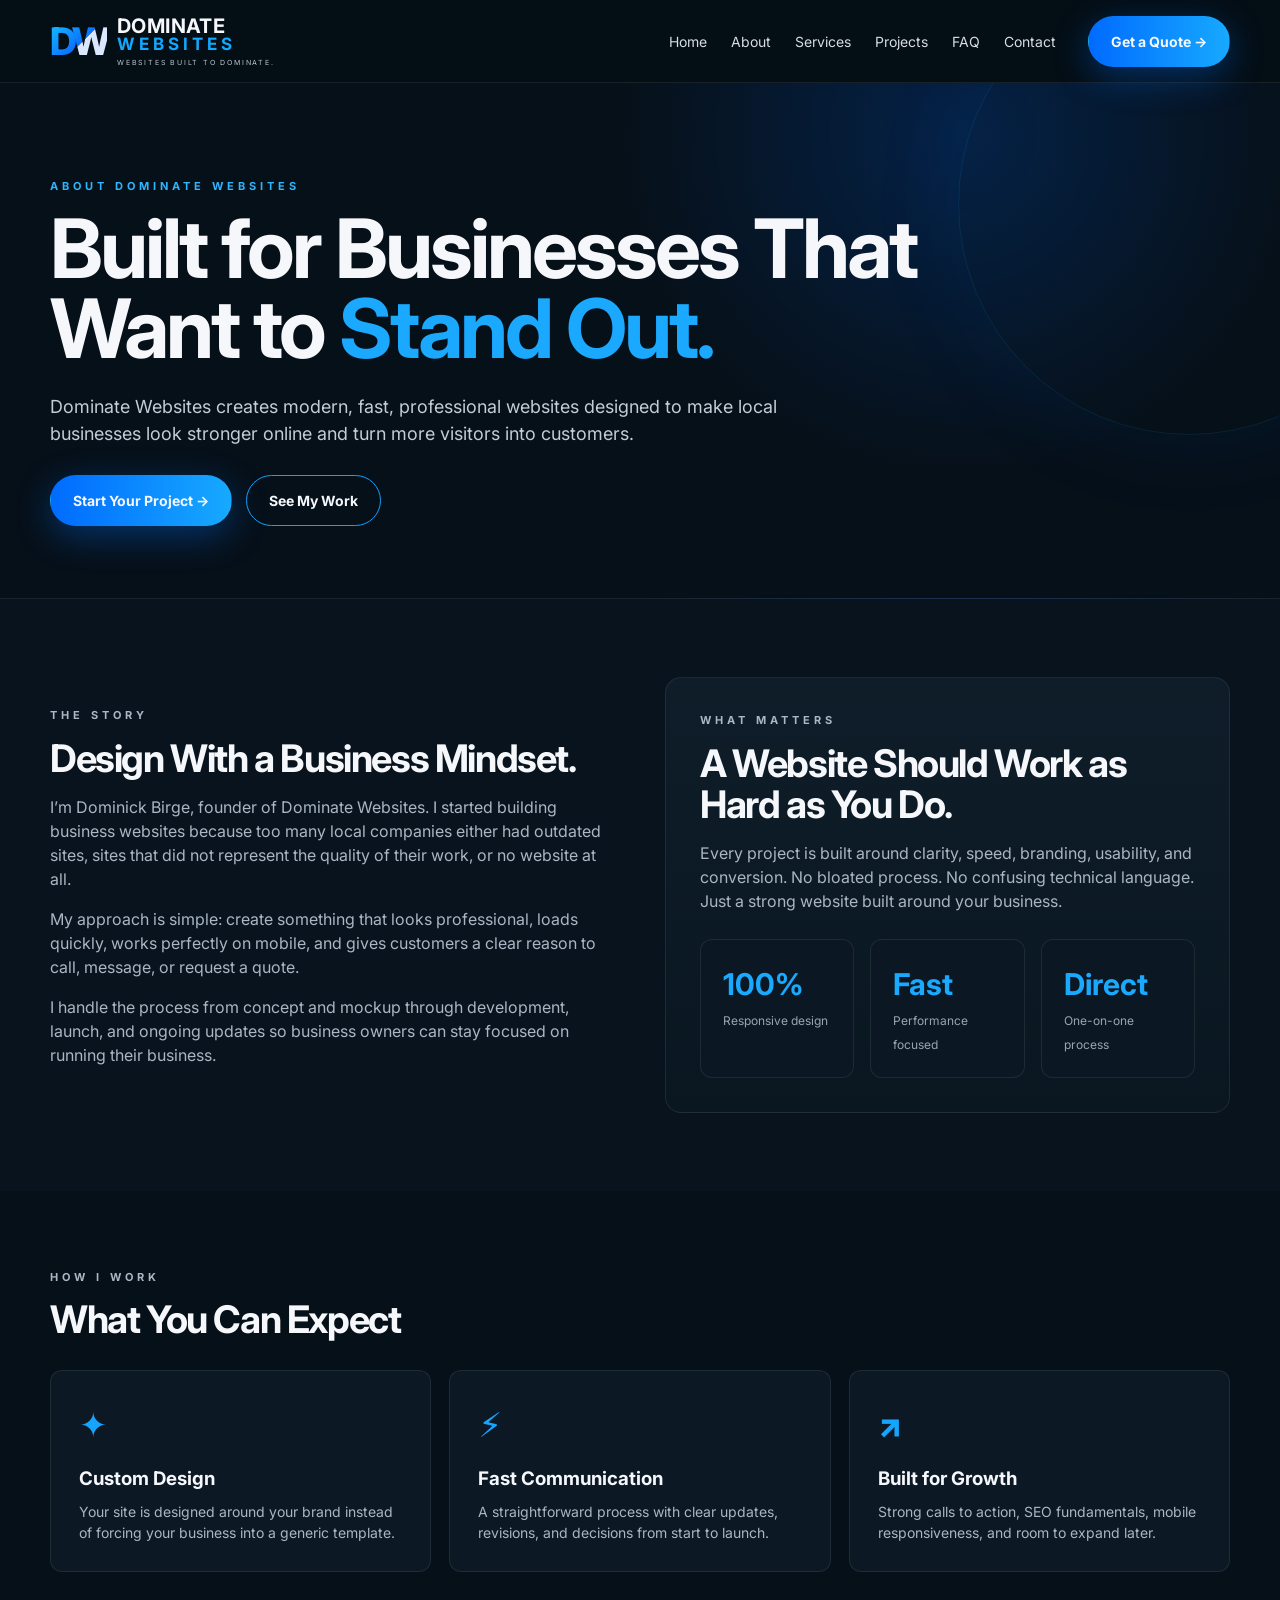
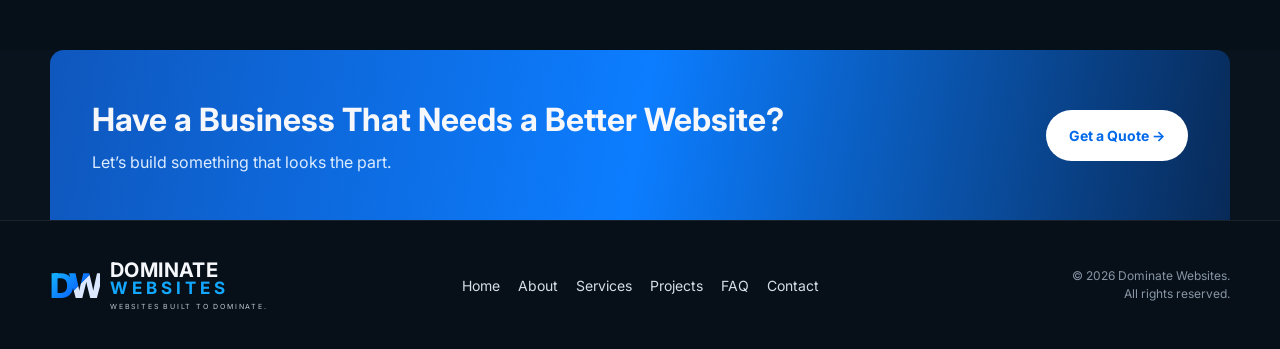
==== about.html @ 12081e13 "Add files via upload" ====
<!DOCTYPE html><html lang="en"><head><meta charset="UTF-8"><meta name="viewport" content="width=device-width,initial-scale=1.0"><meta name="description" content="Learn about Dominate Websites and the approach behind modern, high-performance websites for local businesses."><title>About | Dominate Websites</title><link rel="preconnect" href="https://fonts.googleapis.com"><link rel="preconnect" href="https://fonts.gstatic.com" crossorigin><link href="https://fonts.googleapis.com/css2?family=Inter:wght@400;500;600;700;800&display=swap" rel="stylesheet"><link rel="stylesheet" href="styles.css"></head><body><header class="site-header"><div class="container nav-wrap"><a href="index.html" class="brand"><div class="brand-mark">DW</div><div class="brand-copy"><strong>DOMINATE</strong><span>WEBSITES</span><small>WEBSITES BUILT TO DOMINATE.</small></div></a><button class="menu-toggle" aria-label="Open navigation" aria-expanded="false"><span></span><span></span><span></span></button><nav class="main-nav"><a href="index.html" >Home</a><a href="about.html" class="active">About</a><a href="index.html#services">Services</a><a href="projects.html" >Projects</a><a href="index.html#faq">FAQ</a><a href="contact.html" >Contact</a></nav><a href="contact.html" class="btn btn-primary nav-cta">Get a Quote →</a></div></header><main><section class="page-hero"><div class="container reveal"><p class="eyebrow">ABOUT DOMINATE WEBSITES</p><h1>Built for Businesses That Want to <span>Stand Out.</span></h1><p class="lead">Dominate Websites creates modern, fast, professional websites designed to make local businesses look stronger online and turn more visitors into customers.</p><div class="hero-actions"><a href="contact.html" class="btn btn-primary">Start Your Project →</a><a href="projects.html" class="btn btn-secondary">See My Work</a></div></div></section><section class="page-section"><div class="container split-grid"><div class="reveal"><p class="eyebrow">THE STORY</p><h2>Design With a Business Mindset.</h2><p>I’m Dominick Birge, founder of Dominate Websites. I started building business websites because too many local companies either had outdated sites, sites that did not represent the quality of their work, or no website at all.</p><p>My approach is simple: create something that looks professional, loads quickly, works perfectly on mobile, and gives customers a clear reason to call, message, or request a quote.</p><p>I handle the process from concept and mockup through development, launch, and ongoing updates so business owners can stay focused on running their business.</p></div><div class="content-card reveal"><p class="eyebrow">WHAT MATTERS</p><h2>A Website Should Work as Hard as You Do.</h2><p>Every project is built around clarity, speed, branding, usability, and conversion. No bloated process. No confusing technical language. Just a strong website built around your business.</p><div class="stat-grid"><div class="stat"><strong>100%</strong><span>Responsive design</span></div><div class="stat"><strong>Fast</strong><span>Performance focused</span></div><div class="stat"><strong>Direct</strong><span>One-on-one process</span></div></div></div></div></section><section class="page-section alt"><div class="container reveal"><p class="eyebrow">HOW I WORK</p><h2>What You Can Expect</h2><div class="value-grid"><article class="value-card"><div class="service-icon">✦</div><h3>Custom Design</h3><p>Your site is designed around your brand instead of forcing your business into a generic template.</p></article><article class="value-card"><div class="service-icon">⚡</div><h3>Fast Communication</h3><p>A straightforward process with clear updates, revisions, and decisions from start to launch.</p></article><article class="value-card"><div class="service-icon">↗</div><h3>Built for Growth</h3><p>Strong calls to action, SEO fundamentals, mobile responsiveness, and room to expand later.</p></article></div></div></section><section class="cta-section"><div class="container cta-card reveal"><div><h2>Have a Business That Needs a Better Website?</h2><p>Let’s build something that looks the part.</p></div><a class="btn btn-light" href="contact.html">Get a Quote →</a></div></section></main><footer class="footer"><div class="container footer-wrap"><a href="index.html" class="brand footer-brand"><div class="brand-mark">DW</div><div class="brand-copy"><strong>DOMINATE</strong><span>WEBSITES</span><small>WEBSITES BUILT TO DOMINATE.</small></div></a><nav class="footer-nav"><a href="index.html">Home</a><a href="about.html">About</a><a href="index.html#services">Services</a><a href="projects.html">Projects</a><a href="index.html#faq">FAQ</a><a href="contact.html">Contact</a></nav><p>© 2026 Dominate Websites.<br>All rights reserved.</p></div></footer><script src="script.js"></script></body></html>
---- styles.css ----
:root{
  --bg:#061019;
  --bg2:#09141e;
  --card:#0e1b27;
  --line:rgba(255,255,255,.08);
  --text:#f5f7fb;
  --muted:#a7b3c2;
  --blue:#0aa1ff;
  --blue2:#005cff;
  --yellow:#ffc23d;
  --shadow:0 18px 50px rgba(0,0,0,.35);
}
*{box-sizing:border-box}
html{scroll-behavior:smooth}
body{margin:0;font-family:Inter,system-ui,-apple-system,BlinkMacSystemFont,"Segoe UI",sans-serif;background:var(--bg);color:var(--text);line-height:1.5}
a{color:inherit;text-decoration:none}
img{max-width:100%}
.container{width:min(1180px,calc(100% - 40px));margin-inline:auto}
.site-header{position:sticky;top:0;z-index:50;background:rgba(5,14,22,.86);backdrop-filter:blur(18px);border-bottom:1px solid var(--line)}
.nav-wrap{min-height:82px;display:flex;align-items:center;gap:24px}
.brand{display:flex;align-items:center;gap:10px;min-width:max-content}
.brand-mark{font-size:38px;line-height:.8;font-weight:800;letter-spacing:-4px;background:linear-gradient(135deg,#15b9ff 0%,#0b70ff 55%,#dbe7ff 56%);-webkit-background-clip:text;background-clip:text;color:transparent}
.brand-copy{display:flex;flex-direction:column;line-height:1}
.brand-copy strong{font-size:20px;letter-spacing:.4px}
.brand-copy span{font-size:17px;color:#13a8ff;letter-spacing:4px;font-weight:700}
.brand-copy small{font-size:7px;letter-spacing:1.8px;margin-top:6px;color:#bac4d0}
.main-nav{display:flex;gap:24px;margin-left:auto;align-items:center}
.main-nav a,.footer-nav a{font-size:14px;color:#d6dde5;transition:.2s}
.main-nav a:hover,.main-nav a.active,.footer-nav a:hover{color:#1daeff}
.nav-cta{margin-left:8px}
.menu-toggle{display:none;background:none;border:0;padding:8px;margin-left:auto}
.menu-toggle span{display:block;width:24px;height:2px;background:white;margin:5px 0}
.btn{display:inline-flex;align-items:center;justify-content:center;padding:14px 22px;border-radius:999px;font-weight:700;font-size:14px;border:1px solid transparent;transition:.2s;box-shadow:none}
.btn:hover{transform:translateY(-2px)}
.btn-primary{background:linear-gradient(90deg,#006bff,#17a9ff);box-shadow:0 10px 35px rgba(0,114,255,.35)}
.btn-secondary{border-color:#139fff;background:transparent}
.btn-secondary:hover{background:rgba(14,153,255,.1)}
.btn.small{padding:10px 18px;font-size:13px}
.section-dark{background:radial-gradient(circle at 70% 6%,rgba(0,104,255,.16),transparent 26%),var(--bg)}
.section-dark-alt{background:#08131d}
.hero{padding-top:56px}
.hero-grid{display:grid;grid-template-columns:1.03fr .97fr;gap:52px;align-items:center;min-height:610px}
.eyebrow{margin:0 0 14px;color:#30b6ff;letter-spacing:4px;font-size:11px;font-weight:700}
.hero h1,.services h2,.projects h2,.process h2,.testimonials h2,.faq h2{margin:0;font-size:clamp(38px,5vw,66px);line-height:1.03;letter-spacing:-2.6px}
.hero h1 span{color:#1aa9ff}
.lead{max-width:640px;font-size:18px;color:#c3ccd7;margin:24px 0 0}
.hero-actions{display:flex;gap:14px;margin-top:28px;flex-wrap:wrap}
.benefits-grid{display:grid;grid-template-columns:repeat(4,1fr);gap:16px;margin-top:38px}
.benefit{border-left:1px solid var(--line);padding-left:15px}.benefit:first-child{border-left:0;padding-left:0}
.benefit .icon{font-size:25px;color:#0fa7ff;margin-bottom:8px}.benefit strong{display:block;font-size:13px}.benefit span{font-size:11px;color:#95a3b3;display:block;margin-top:4px}
.device-stage{position:relative;height:430px;display:grid;place-items:center}
.glow{position:absolute;width:80%;height:70%;border-radius:50%;background:radial-gradient(circle,rgba(0,102,255,.3),transparent 67%);filter:blur(14px)}
.laptop{position:relative;width:92%;transform:perspective(1100px) rotateY(-8deg) rotateX(2deg);z-index:2}
.screen{background:#202833;border:7px solid #1c252f;border-radius:14px 14px 7px 7px;padding:8px;box-shadow:var(--shadow)}
.browser-bar{height:18px;background:#eef0f2;border-radius:5px 5px 0 0;padding-left:8px}.browser-bar span{width:6px;height:6px;background:#c2c5c9;border-radius:50%;display:inline-block;margin-right:3px}
.mock-site{background:white;color:#151515;border-radius:0 0 4px 4px;overflow:hidden}.mock-topbar{height:46px;display:flex;justify-content:space-between;align-items:center;padding:0 18px;font-size:8px}.mini-logo{font-weight:800;color:#bc1616}.mini-links{color:#555}
.mock-hero{position:relative;height:230px;background:linear-gradient(115deg,rgba(20,25,28,.94),rgba(17,18,20,.28)),linear-gradient(160deg,#2d3b45,#101418 55%,#59636c);overflow:hidden}
.mock-hero:after{content:"";position:absolute;inset:0;background:repeating-linear-gradient(90deg,transparent 0 90px,rgba(255,255,255,.035) 90px 93px);transform:skewX(-8deg)}
.mock-text{position:absolute;z-index:2;left:32px;top:34px;color:white}.mock-text strong{font-size:33px;line-height:.92}.mock-text small{display:block;font-size:7px;letter-spacing:2px;margin:12px 0}.mock-text span{display:inline-block;background:#d11f25;padding:8px 12px;border-radius:999px;font-size:8px}
.mock-features{display:grid;grid-template-columns:repeat(4,1fr);font-size:7px;text-align:center;padding:16px 5px}.base{height:15px;background:linear-gradient(#333,#1a1d22);width:110%;margin-left:-5%;clip-path:polygon(2% 0,98% 0,100% 100%,0 100%);border-radius:0 0 18px 18px}
.trust-strip{margin-top:30px;border-top:1px solid var(--line);border-bottom:1px solid var(--line);background:#07121b}.trust-wrap{min-height:70px;display:flex;align-items:center;gap:14px;flex-wrap:wrap;font-size:11px;letter-spacing:1.3px;color:#91a0b0}.trust-wrap strong{color:#d9e2eb}.trust-wrap em{margin-left:auto;color:#8aa0b5;font-style:normal}.trust-wrap em b{display:block;color:#1aa9ff}
.services{padding:72px 0}.services-grid{display:grid;grid-template-columns:1.55fr .75fr;gap:28px;align-items:stretch}.services h2,.projects h2,.process h2,.testimonials h2,.faq h2{font-size:36px;letter-spacing:-1.5px}.section-sub{color:#9ca9b8;margin-top:8px}.service-cards{display:grid;grid-template-columns:repeat(4,1fr);gap:14px;margin-top:24px}.service-card,.testimonial,.about-card,.faq-list details{background:linear-gradient(180deg,#0e1d29,#0b1721);border:1px solid var(--line);border-radius:10px}.service-card{padding:24px 18px;min-height:185px}.service-icon{font-size:34px;color:#15a5ff;font-weight:800}.service-card h3{font-size:15px;margin:15px 0 8px}.service-card p{font-size:13px;color:#aeb8c4;margin:0}.about-card{padding:34px;display:flex;flex-direction:column;justify-content:center}.about-card h3{font-size:28px;line-height:1.04;margin:0 0 15px}.about-card p{color:#bac4cf}.signature{font-family:cursive;font-size:36px;margin-top:12px}
.projects{padding:70px 0}.section-heading-row{display:flex;align-items:end;justify-content:space-between;gap:20px}.project-grid{display:grid;grid-template-columns:repeat(4,1fr);gap:22px;margin-top:28px}.project-card h3{font-size:15px;margin:12px 0 2px}.project-card p{margin:0;color:#93a0af;font-size:12px}.project-browser{height:150px;border:5px solid #202831;border-radius:9px;background:#0d1318;box-shadow:0 16px 24px rgba(0,0,0,.28);overflow:hidden}.proj-top{height:22px;background:#f5f5f5}.proj-main{height:calc(100% - 22px);padding:32px 18px;color:white;font-weight:800;font-size:20px;line-height:.95}.red .proj-main{background:linear-gradient(135deg,#171d22,#484848)}.navy .proj-main{background:linear-gradient(135deg,#072b5c,#164b7e)}.cyan .proj-main{background:linear-gradient(135deg,#2f9cbe,#dff4fb)}.blush .proj-main{background:linear-gradient(135deg,#fbefe8,#f2d7ce)}.darktext{color:#2d2b2b}
.process{padding:58px 0;border-top:1px solid var(--line);border-bottom:1px solid var(--line)}.process-grid{display:grid;grid-template-columns:repeat(4,1fr);gap:26px;margin-top:28px}.step{display:flex;gap:16px;align-items:flex-start}.step-num{flex:0 0 50px;width:50px;height:50px;border-radius:50%;border:2px solid #13a7ff;display:grid;place-items:center;font-size:20px;font-weight:700}.step h3{margin:4px 0 5px;font-size:15px}.step p{margin:0;color:#9fabba;font-size:12px}
.testimonials{padding:64px 0}.testimonial-grid{display:grid;grid-template-columns:repeat(3,1fr);gap:18px;margin-top:24px}.testimonial{padding:24px}.testimonial p{color:#d8dee5;min-height:88px;font-size:14px}.stars{color:var(--yellow);letter-spacing:2px;margin-bottom:14px}.testimonial strong,.testimonial span{display:block}.testimonial span{color:#8f9cac;font-size:12px}
.faq{padding:70px 0}.faq-wrap{display:grid;grid-template-columns:.7fr 1.3fr;gap:60px}.faq-list{display:grid;gap:12px}.faq-list details{padding:0 18px}.faq-list summary{cursor:pointer;list-style:none;padding:18px 0;font-weight:700}.faq-list summary::-webkit-details-marker{display:none}.faq-list summary:after{content:"+";float:right;color:#1aa9ff;font-size:22px}.faq-list details[open] summary:after{content:"–"}.faq-list p{color:#a5b1bf;margin-top:0;padding-bottom:18px}
.cta-section{padding:0 0 0;background:#08131d}.cta-card{background:linear-gradient(100deg,#0f57bd,#0c7dff 50%,#082a58);min-height:170px;border-radius:14px 14px 0 0;padding:34px 42px;display:flex;justify-content:space-between;align-items:center;gap:30px}.cta-card h2{font-size:32px;margin:0}.cta-card p{margin:6px 0 0;color:#dcecff}.cta-actions{display:flex;flex-direction:column;align-items:flex-start;gap:8px}.btn-light{background:white;color:#0068e9}.contact-line{font-size:13px}
.footer{background:#071019;border-top:1px solid var(--line);padding:34px 0}.footer-wrap{display:grid;grid-template-columns:1fr auto 1fr;align-items:center;gap:30px}.footer-nav{display:flex;gap:18px}.footer-wrap p{text-align:right;color:#8795a5;font-size:12px}.footer-brand .brand-mark{font-size:34px}
.reveal{opacity:0;transform:translateY(18px);transition:opacity .65s ease,transform .65s ease}.reveal.visible{opacity:1;transform:none}
@media(max-width:1000px){.main-nav,.nav-cta{display:none}.menu-toggle{display:block}.main-nav.open{position:absolute;display:flex;top:82px;left:20px;right:20px;background:#0a1721;border:1px solid var(--line);border-radius:12px;padding:18px;flex-direction:column;align-items:flex-start;gap:15px}.hero-grid{grid-template-columns:1fr}.hero-visual{order:-1}.device-stage{height:350px}.benefits-grid{grid-template-columns:repeat(2,1fr)}.services-grid,.faq-wrap{grid-template-columns:1fr}.service-cards,.project-grid{grid-template-columns:repeat(2,1fr)}.process-grid{grid-template-columns:repeat(2,1fr)}.footer-wrap{grid-template-columns:1fr}.footer-nav{flex-wrap:wrap}.footer-wrap p{text-align:left}}
@media(max-width:640px){.container{width:min(100% - 26px,1180px)}.nav-wrap{min-height:72px}.brand-mark{font-size:31px}.brand-copy strong{font-size:16px}.brand-copy span{font-size:13px}.brand-copy small{font-size:6px}.hero{padding-top:28px}.hero-grid{gap:18px;min-height:auto}.hero h1{font-size:44px}.lead{font-size:16px}.device-stage{height:260px}.laptop{width:100%;transform:none}.mock-hero{height:150px}.mock-text strong{font-size:23px}.benefits-grid{grid-template-columns:1fr 1fr}.trust-wrap em{margin-left:0}.service-cards,.project-grid,.process-grid,.testimonial-grid{grid-template-columns:1fr}.section-heading-row{align-items:flex-start;flex-direction:column}.cta-card{border-radius:0;flex-direction:column;align-items:flex-start;padding:28px 24px}.footer-nav{display:grid;grid-template-columns:repeat(2,1fr);width:100%}.hero-actions .btn{width:100%}}

/* Standalone page layouts */
.page-hero{padding:95px 0 72px;position:relative;overflow:hidden;background:radial-gradient(circle at 75% 10%,rgba(0,106,255,.2),transparent 32%),#061019;border-bottom:1px solid var(--line)}
.page-hero:after{content:"";position:absolute;right:-140px;top:-110px;width:460px;height:460px;border:1px solid rgba(23,169,255,.12);border-radius:50%;box-shadow:0 0 100px rgba(0,98,255,.08)}
.page-hero .container{position:relative;z-index:2}.page-hero h1{font-size:clamp(48px,7vw,82px);line-height:.98;letter-spacing:-3px;margin:0;max-width:900px}.page-hero h1 span{color:#1aa9ff}.page-hero .lead{max-width:760px}
.page-section{padding:78px 0;background:#08131d}.page-section.alt{background:#061019}.split-grid{display:grid;grid-template-columns:1fr 1fr;gap:50px;align-items:center}.content-card{background:linear-gradient(180deg,#0e1d29,#0a1721);border:1px solid var(--line);border-radius:16px;padding:34px}.content-card h2,.page-section h2{font-size:38px;line-height:1.08;letter-spacing:-1.4px;margin:0 0 16px}.content-card p,.page-section p{color:#aab6c3}.stat-grid{display:grid;grid-template-columns:repeat(3,1fr);gap:16px;margin-top:26px}.stat{padding:22px;border:1px solid var(--line);border-radius:12px;background:#0b1823}.stat strong{display:block;color:#19a9ff;font-size:30px}.stat span{font-size:12px;color:#97a5b4}
.value-grid{display:grid;grid-template-columns:repeat(3,1fr);gap:18px;margin-top:30px}.value-card{padding:28px;border:1px solid var(--line);border-radius:12px;background:#0c1924}.value-card .service-icon{margin-bottom:15px}.value-card h3{margin:0 0 8px}.value-card p{font-size:14px;margin:0}
.projects-page-grid{display:grid;grid-template-columns:repeat(2,1fr);gap:28px;margin-top:34px}.project-feature{border:1px solid var(--line);background:#0b1823;border-radius:16px;overflow:hidden}.project-feature .project-browser{height:260px;border:0;border-radius:0;box-shadow:none}.project-feature .proj-main{font-size:34px;padding:62px 34px}.project-info{padding:24px}.project-info h3{font-size:24px;margin:0 0 5px}.project-info p{margin:0 0 18px}.project-tags{display:flex;gap:8px;flex-wrap:wrap}.project-tags span{font-size:11px;padding:7px 10px;border-radius:999px;border:1px solid rgba(26,169,255,.25);color:#75caff;background:rgba(0,126,255,.08)}
.contact-grid{display:grid;grid-template-columns:.8fr 1.2fr;gap:34px;align-items:start}.contact-panel,.contact-form{border:1px solid var(--line);background:#0b1823;border-radius:16px;padding:30px}.contact-panel h2,.contact-form h2{font-size:32px;margin:0 0 12px}.contact-method{display:block;padding:18px 0;border-bottom:1px solid var(--line)}.contact-method:last-child{border-bottom:0}.contact-method small{display:block;color:#7f90a2;font-size:11px;text-transform:uppercase;letter-spacing:1.6px}.contact-method strong{display:block;margin-top:4px;font-size:17px}.form-grid{display:grid;grid-template-columns:1fr 1fr;gap:16px}.field{display:flex;flex-direction:column;gap:7px}.field.full{grid-column:1/-1}.field label{font-size:12px;color:#b8c3ce}.field input,.field textarea,.field select{width:100%;background:#07121b;border:1px solid rgba(255,255,255,.11);color:white;border-radius:10px;padding:14px 15px;font:inherit;outline:none}.field input:focus,.field textarea:focus,.field select:focus{border-color:#129fff;box-shadow:0 0 0 3px rgba(18,159,255,.09)}.field textarea{min-height:150px;resize:vertical}.contact-form .btn{margin-top:18px}
@media(max-width:820px){.split-grid,.contact-grid{grid-template-columns:1fr}.value-grid,.stat-grid{grid-template-columns:1fr}.projects-page-grid{grid-template-columns:1fr}.project-feature .project-browser{height:210px}.page-hero{padding:64px 0 52px}.form-grid{grid-template-columns:1fr}.field.full{grid-column:auto}}

/* Project screenshot upgrades */
.project-grid-images .project-card{min-width:0}
.project-image-link{display:block;height:180px;border:1px solid var(--line);border-radius:12px;overflow:hidden;background:#0a1620;box-shadow:0 18px 35px rgba(0,0,0,.3)}
.project-image-link img{width:100%;height:100%;display:block;object-fit:cover;object-position:top;transition:transform .35s ease}
.project-image-link:hover img{transform:scale(1.025)}
.project-link{display:inline-block;margin-top:8px;color:#3fbdff;font-size:12px;font-weight:700}
.project-link:hover{color:#8bd9ff}
.project-feature-image .project-hero-image{display:block;height:360px;overflow:hidden;background:#07121b;border-bottom:1px solid var(--line)}
.project-feature-image .project-hero-image img{width:100%;height:100%;display:block;object-fit:cover;object-position:top;transition:transform .35s ease}
.project-feature-image:hover .project-hero-image img{transform:scale(1.015)}

/* Quote popup */
.quote-modal{position:fixed;inset:0;z-index:200;display:none;align-items:center;justify-content:center;padding:20px}
.quote-modal.open{display:flex}
.quote-backdrop{position:absolute;inset:0;background:rgba(0,5,10,.78);backdrop-filter:blur(8px)}
.quote-dialog{position:relative;z-index:1;width:min(720px,100%);max-height:min(88vh,850px);overflow:auto;background:linear-gradient(180deg,#0d1d2a,#08131d);border:1px solid rgba(70,188,255,.25);border-radius:18px;padding:30px;box-shadow:0 40px 120px rgba(0,0,0,.65)}
.quote-dialog h2{font-size:34px;line-height:1.05;margin:0 0 10px}
.quote-intro{color:#aab6c3;margin:0 0 22px}
.quote-close{position:absolute;top:12px;right:14px;width:38px;height:38px;border-radius:50%;border:1px solid var(--line);background:#0a1721;color:#fff;font-size:25px;line-height:1;cursor:pointer}
.quote-close:hover{border-color:#1aa9ff;color:#1aa9ff}
.quote-submit{margin-top:18px;width:100%}
.quote-alt{font-size:12px;color:#8898a8;text-align:center;margin:14px 0 0}
.quote-alt a{color:#42bdff}
body.modal-open{overflow:hidden}
button.btn{cursor:pointer;font-family:inherit}

@media(max-width:820px){.project-feature-image .project-hero-image{height:280px}}
@media(max-width:640px){.project-image-link{height:220px}.project-feature-image .project-hero-image{height:250px}.quote-dialog{padding:24px 18px}.quote-dialog h2{font-size:28px}}
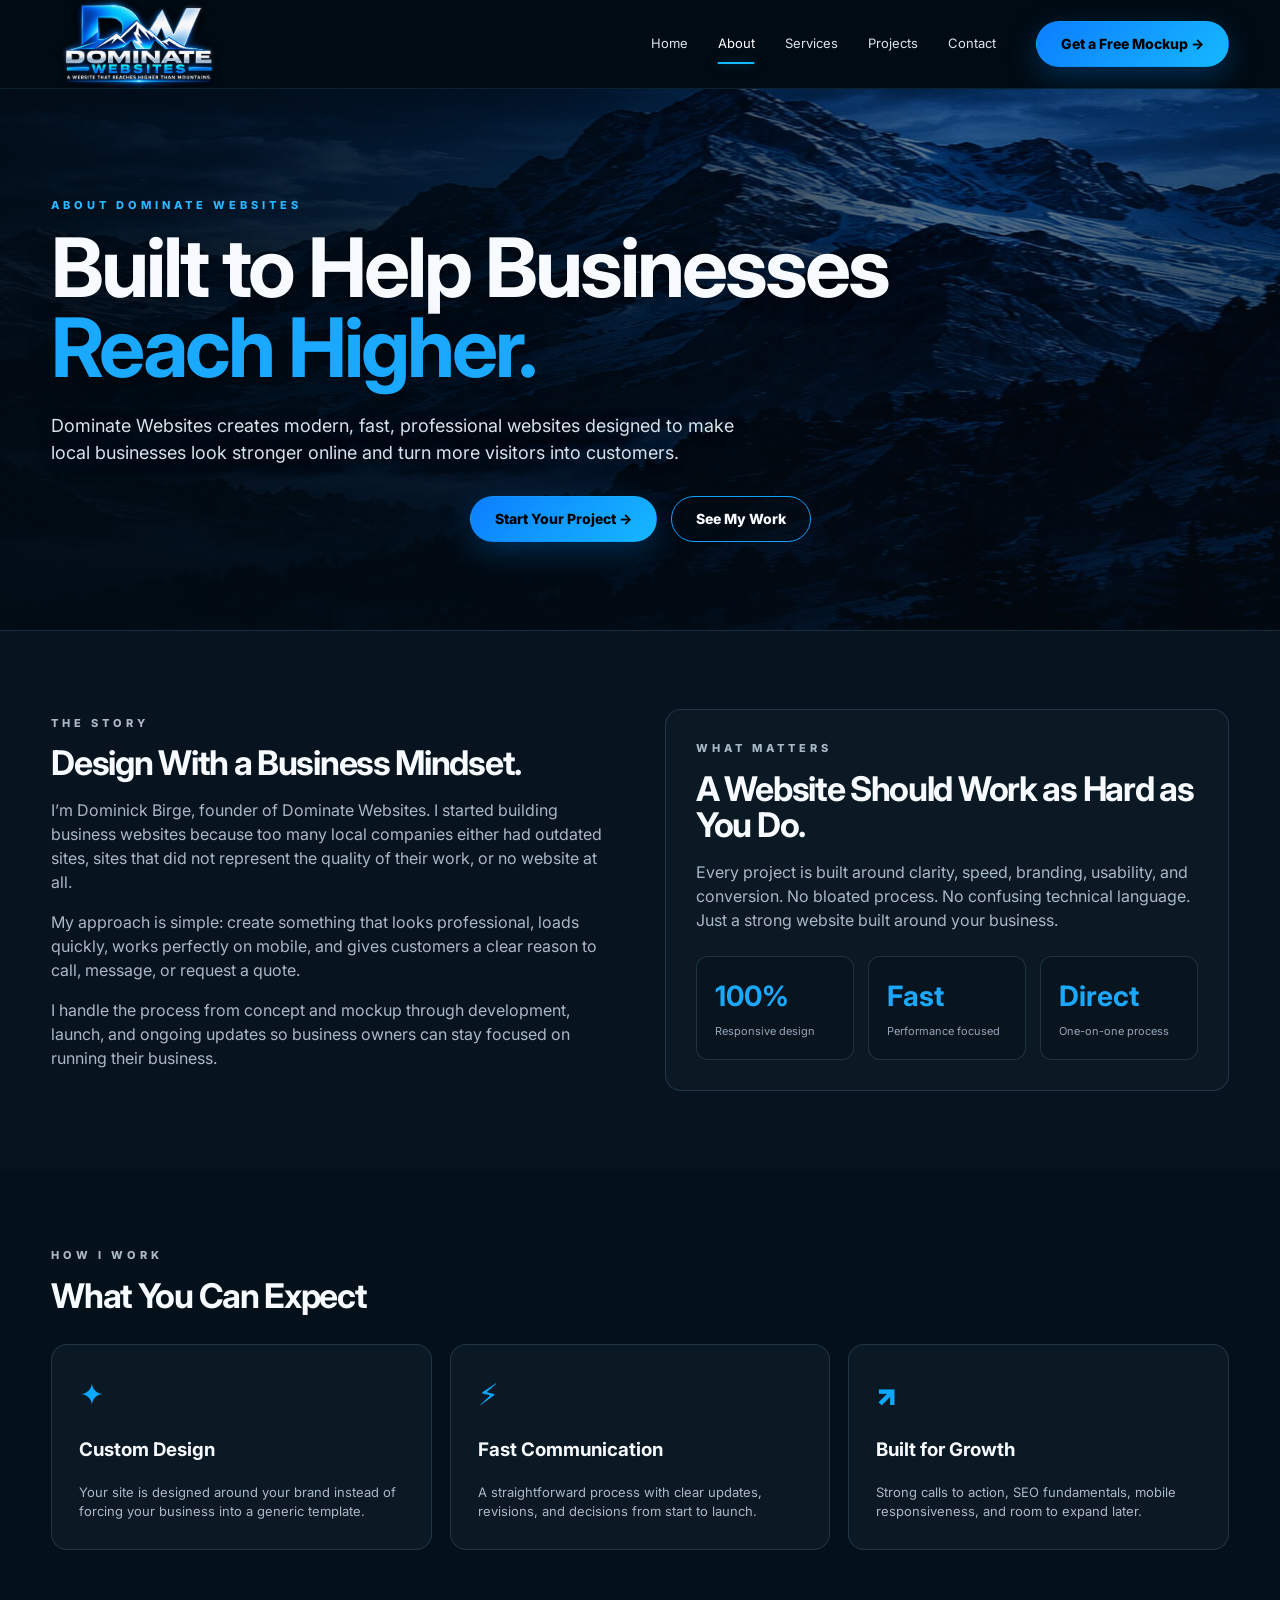
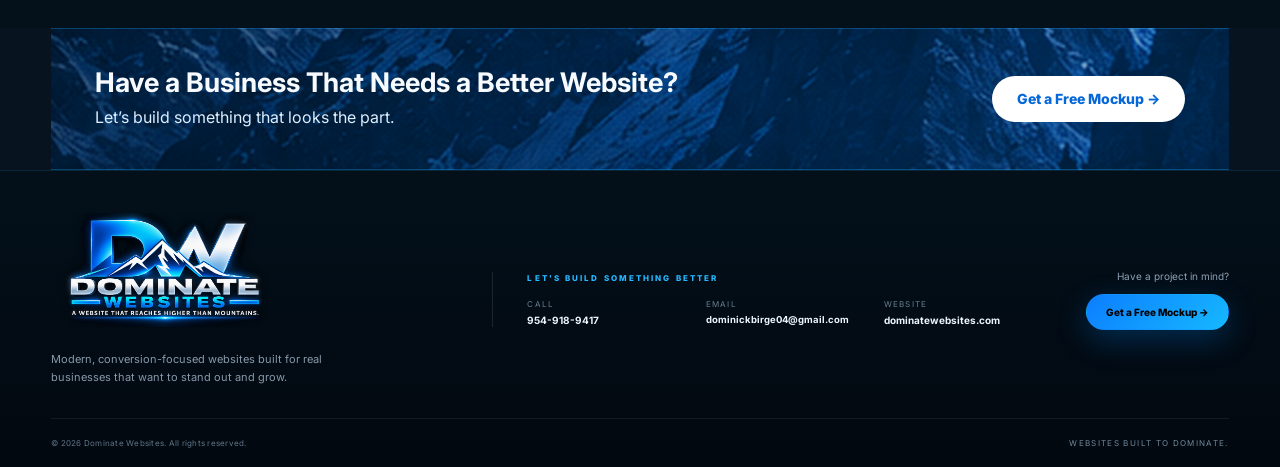
==== commit 99f3d8b1: "Update Dominate Websites branding, projects, and design" ====
--- a/about.html
+++ b/about.html
@@ -1 +1,18 @@
-<!DOCTYPE html><html lang="en"><head><meta charset="UTF-8"><meta name="viewport" content="width=device-width,initial-scale=1.0"><meta name="description" content="Learn about Dominate Websites and the approach behind modern, high-performance websites for local businesses."><title>About | Dominate Websites</title><link rel="preconnect" href="https://fonts.googleapis.com"><link rel="preconnect" href="https://fonts.gstatic.com" crossorigin><link href="https://fonts.googleapis.com/css2?family=Inter:wght@400;500;600;700;800&display=swap" rel="stylesheet"><link rel="stylesheet" href="styles.css"></head><body><header class="site-header"><div class="container nav-wrap"><a href="index.html" class="brand"><div class="brand-mark">DW</div><div class="brand-copy"><strong>DOMINATE</strong><span>WEBSITES</span><small>WEBSITES BUILT TO DOMINATE.</small></div></a><button class="menu-toggle" aria-label="Open navigation" aria-expanded="false"><span></span><span></span><span></span></button><nav class="main-nav"><a href="index.html" >Home</a><a href="about.html" class="active">About</a><a href="index.html#services">Services</a><a href="projects.html" >Projects</a><a href="index.html#faq">FAQ</a><a href="contact.html" >Contact</a></nav><a href="contact.html" class="btn btn-primary nav-cta">Get a Quote →</a></div></header><main><section class="page-hero"><div class="container reveal"><p class="eyebrow">ABOUT DOMINATE WEBSITES</p><h1>Built for Businesses That Want to <span>Stand Out.</span></h1><p class="lead">Dominate Websites creates modern, fast, professional websites designed to make local businesses look stronger online and turn more visitors into customers.</p><div class="hero-actions"><a href="contact.html" class="btn btn-primary">Start Your Project →</a><a href="projects.html" class="btn btn-secondary">See My Work</a></div></div></section><section class="page-section"><div class="container split-grid"><div class="reveal"><p class="eyebrow">THE STORY</p><h2>Design With a Business Mindset.</h2><p>I’m Dominick Birge, founder of Dominate Websites. I started building business websites because too many local companies either had outdated sites, sites that did not represent the quality of their work, or no website at all.</p><p>My approach is simple: create something that looks professional, loads quickly, works perfectly on mobile, and gives customers a clear reason to call, message, or request a quote.</p><p>I handle the process from concept and mockup through development, launch, and ongoing updates so business owners can stay focused on running their business.</p></div><div class="content-card reveal"><p class="eyebrow">WHAT MATTERS</p><h2>A Website Should Work as Hard as You Do.</h2><p>Every project is built around clarity, speed, branding, usability, and conversion. No bloated process. No confusing technical language. Just a strong website built around your business.</p><div class="stat-grid"><div class="stat"><strong>100%</strong><span>Responsive design</span></div><div class="stat"><strong>Fast</strong><span>Performance focused</span></div><div class="stat"><strong>Direct</strong><span>One-on-one process</span></div></div></div></div></section><section class="page-section alt"><div class="container reveal"><p class="eyebrow">HOW I WORK</p><h2>What You Can Expect</h2><div class="value-grid"><article class="value-card"><div class="service-icon">✦</div><h3>Custom Design</h3><p>Your site is designed around your brand instead of forcing your business into a generic template.</p></article><article class="value-card"><div class="service-icon">⚡</div><h3>Fast Communication</h3><p>A straightforward process with clear updates, revisions, and decisions from start to launch.</p></article><article class="value-card"><div class="service-icon">↗</div><h3>Built for Growth</h3><p>Strong calls to action, SEO fundamentals, mobile responsiveness, and room to expand later.</p></article></div></div></section><section class="cta-section"><div class="container cta-card reveal"><div><h2>Have a Business That Needs a Better Website?</h2><p>Let’s build something that looks the part.</p></div><a class="btn btn-light" href="contact.html">Get a Quote →</a></div></section></main><footer class="footer"><div class="container footer-wrap"><a href="index.html" class="brand footer-brand"><div class="brand-mark">DW</div><div class="brand-copy"><strong>DOMINATE</strong><span>WEBSITES</span><small>WEBSITES BUILT TO DOMINATE.</small></div></a><nav class="footer-nav"><a href="index.html">Home</a><a href="about.html">About</a><a href="index.html#services">Services</a><a href="projects.html">Projects</a><a href="index.html#faq">FAQ</a><a href="contact.html">Contact</a></nav><p>© 2026 Dominate Websites.<br>All rights reserved.</p></div></footer><script src="script.js"></script></body></html>+<!DOCTYPE html><html lang="en"><head><meta charset="UTF-8"><meta name="viewport" content="width=device-width,initial-scale=1.0"><meta name="description" content="Learn about Dominate Websites and the approach behind modern, high-performance websites for local businesses."><meta property="og:type" content="website"><meta property="og:image" content="https://www.dominatewebsites.com/assets/og-image.png"><meta name="twitter:card" content="summary_large_image"><meta name="twitter:image" content="https://www.dominatewebsites.com/assets/og-image.png"><link rel="icon" href="assets/favicon.ico" sizes="any"><link rel="icon" type="image/png" sizes="32x32" href="assets/favicon-32.png"><link rel="icon" type="image/png" sizes="192x192" href="assets/favicon-192.png"><link rel="apple-touch-icon" sizes="180x180" href="assets/apple-touch-icon.png"><title>About | Dominate Websites</title><link rel="preconnect" href="https://fonts.googleapis.com"><link rel="preconnect" href="https://fonts.gstatic.com" crossorigin><link href="https://fonts.googleapis.com/css2?family=Great+Vibes&family=Inter:wght@400;500;600;700;800&display=swap" rel="stylesheet"><link rel="stylesheet" href="styles.css"></head><body><header class="site-header"><div class="container nav-wrap"><a href="index.html" class="brand"><img src="assets/dominate-mountain-logo.png" alt="Dominate Websites — A Website That Reaches Higher Than Mountains" class="brand-logo-img"></a><button class="menu-toggle" aria-label="Open navigation" aria-expanded="false"><span></span><span></span><span></span></button><nav class="main-nav"><a href="index.html" >Home</a><a href="about.html" class="active">About</a><a href="services.html">Services</a><a href="projects.html" >Projects</a><a href="contact.html" >Contact</a></nav><button type="button" class="btn btn-primary nav-cta quote-trigger">Get a Free Mockup →</button></div></header><main><section class="page-hero"><div class="container reveal"><p class="eyebrow">ABOUT DOMINATE WEBSITES</p><h1>Built to Help Businesses <span>Reach Higher.</span></h1><p class="lead">Dominate Websites creates modern, fast, professional websites designed to make local businesses look stronger online and turn more visitors into customers.</p><div class="hero-actions"><button type="button" class="btn btn-primary quote-trigger">Start Your Project →</button><a href="projects.html" class="btn btn-secondary">See My Work</a></div></div></section><section class="page-section"><div class="container split-grid"><div class="reveal"><p class="eyebrow">THE STORY</p><h2>Design With a Business Mindset.</h2><p>I’m Dominick Birge, founder of Dominate Websites. I started building business websites because too many local companies either had outdated sites, sites that did not represent the quality of their work, or no website at all.</p><p>My approach is simple: create something that looks professional, loads quickly, works perfectly on mobile, and gives customers a clear reason to call, message, or request a quote.</p><p>I handle the process from concept and mockup through development, launch, and ongoing updates so business owners can stay focused on running their business.</p></div><div class="content-card reveal"><p class="eyebrow">WHAT MATTERS</p><h2>A Website Should Work as Hard as You Do.</h2><p>Every project is built around clarity, speed, branding, usability, and conversion. No bloated process. No confusing technical language. Just a strong website built around your business.</p><div class="stat-grid"><div class="stat"><strong>100%</strong><span>Responsive design</span></div><div class="stat"><strong>Fast</strong><span>Performance focused</span></div><div class="stat"><strong>Direct</strong><span>One-on-one process</span></div></div></div></div></section><section class="page-section alt"><div class="container reveal"><p class="eyebrow">HOW I WORK</p><h2>What You Can Expect</h2><div class="value-grid"><article class="value-card"><div class="service-icon">✦</div><h3>Custom Design</h3><p>Your site is designed around your brand instead of forcing your business into a generic template.</p></article><article class="value-card"><div class="service-icon">⚡</div><h3>Fast Communication</h3><p>A straightforward process with clear updates, revisions, and decisions from start to launch.</p></article><article class="value-card"><div class="service-icon">↗</div><h3>Built for Growth</h3><p>Strong calls to action, SEO fundamentals, mobile responsiveness, and room to expand later.</p></article></div></div></section><section class="cta-section"><div class="container cta-card reveal"><div><h2>Have a Business That Needs a Better Website?</h2><p>Let’s build something that looks the part.</p></div><button type="button" class="btn btn-light quote-trigger">Get a Free Mockup →</button></div></section></main><footer class="footer footer-polished"><div class="container footer-polished-wrap">
+  <div class="footer-brand-block">
+    <a href="index.html" class="brand footer-brand" aria-label="Dominate Websites home"><img src="assets/dominate-mountain-logo.png" alt="Dominate Websites — A Website That Reaches Higher Than Mountains" class="brand-logo-img"></a>
+    <p>Modern, conversion-focused websites built for real businesses that want to stand out and grow.</p>
+  </div>
+  <div class="footer-contact-panel">
+    <p class="footer-kicker">LET'S BUILD SOMETHING BETTER</p>
+    <div class="footer-contact-grid">
+      <a href="tel:+19549189417"><small>Call</small><strong>954-918-9417</strong></a>
+      <a href="mailto:dominickbirge04@gmail.com"><small>Email</small><strong>dominickbirge04@gmail.com</strong></a>
+      <a href="https://www.dominatewebsites.com/"><small>Website</small><strong>dominatewebsites.com</strong></a>
+    </div>
+  </div>
+  <div class="footer-action">
+    <span>Have a project in mind?</span>
+    <button type="button" class="btn btn-primary quote-trigger">Get a Free Mockup →</button>
+  </div>
+</div><div class="container footer-bottom"><p>© 2026 Dominate Websites. All rights reserved.</p><p>Websites built to dominate.</p></div></footer><script src="script.js"></script></body></html>
--- a/styles.css
+++ b/styles.css
@@ -1,110 +1,643 @@
-:root{
-  --bg:#061019;
-  --bg2:#09141e;
-  --card:#0e1b27;
-  --line:rgba(255,255,255,.08);
-  --text:#f5f7fb;
-  --muted:#a7b3c2;
-  --blue:#0aa1ff;
-  --blue2:#005cff;
-  --yellow:#ffc23d;
-  --shadow:0 18px 50px rgba(0,0,0,.35);
-}
-*{box-sizing:border-box}
+
+:root{--bg:#030b13;--bg2:#07131e;--card:#0b1925;--card2:#0f2130;--line:rgba(147,196,232,.16);--text:#f7fbff;--muted:#a7b7c7;--blue:#0aa7ff;--blue2:#0068ff;--yellow:#ffc83d;--shadow:0 24px 70px rgba(0,0,0,.46)}
+*{box-sizing:border-box}html{scroll-behavior:smooth}body{margin:0;font-family:Inter,system-ui,-apple-system,BlinkMacSystemFont,"Segoe UI",sans-serif;background:var(--bg);color:var(--text);line-height:1.5}body.modal-open{overflow:hidden}a{color:inherit;text-decoration:none}img{max-width:100%}.container{width:min(1240px,calc(100% - 56px));margin-inline:auto}
+.site-header{position:sticky;top:0;z-index:80;background:rgba(3,11,19,.9);backdrop-filter:blur(18px);border-bottom:1px solid var(--line)}.nav-wrap{min-height:88px;display:flex;align-items:center;gap:30px}.brand{display:flex;align-items:center;gap:10px;min-width:max-content}.brand-mark{font-size:42px;line-height:.8;font-weight:900;letter-spacing:-5px;background:linear-gradient(135deg,#3cc7ff 0%,#0b6fff 54%,#e7f3ff 55%);-webkit-background-clip:text;background-clip:text;color:transparent}.brand-copy{display:flex;flex-direction:column;line-height:1}.brand-copy strong{font-size:19px;letter-spacing:.5px}.brand-copy span{font-size:16px;color:#15adff;letter-spacing:4.7px;font-weight:800}.brand-copy small{font-size:7px;letter-spacing:1.9px;margin-top:6px;color:#aab8c5}.main-nav{display:flex;gap:30px;margin-left:auto;align-items:center}.main-nav a,.footer-nav a{font-size:14px;color:#dce5ed;transition:.2s}.main-nav a:hover,.main-nav a.active,.footer-nav a:hover{color:#1eb2ff}.main-nav a.active:after{content:"";display:block;height:2px;background:#16aaff;margin-top:8px}.nav-cta{margin-left:10px}.menu-toggle{display:none;background:none;border:0;padding:8px;margin-left:auto;cursor:pointer}.menu-toggle span{display:block;width:25px;height:2px;background:#fff;margin:5px 0}.btn{appearance:none;display:inline-flex;align-items:center;justify-content:center;padding:15px 24px;border-radius:999px;font:800 14px/1 Inter,sans-serif;border:1px solid transparent;transition:.2s;cursor:pointer}.btn:hover{transform:translateY(-2px)}.btn-primary{background:linear-gradient(90deg,#0068ff,#16aeff);box-shadow:0 12px 36px rgba(0,111,255,.33)}.btn-secondary{border-color:#149fff;background:rgba(1,14,24,.22)}.btn-secondary:hover{background:rgba(14,153,255,.12)}.btn.small{padding:11px 18px;font-size:12px}
+.hero{position:relative;overflow:hidden;background:radial-gradient(circle at 68% 25%,rgba(0,96,255,.25),transparent 24%),radial-gradient(circle at 90% 65%,rgba(0,164,255,.13),transparent 22%),linear-gradient(180deg,#03101b,#020a12);border-bottom:1px solid var(--line)}.hero:before{content:"";position:absolute;inset:0;opacity:.12;background-image:linear-gradient(rgba(255,255,255,.045) 1px,transparent 1px),linear-gradient(90deg,rgba(255,255,255,.045) 1px,transparent 1px);background-size:52px 52px;mask-image:linear-gradient(to bottom,#000,transparent 88%)}.hero-grid{position:relative;z-index:1;display:grid;grid-template-columns:minmax(0,1.05fr) minmax(0,.95fr);gap:56px;align-items:center;min-height:625px;padding:66px 0 40px}.eyebrow{margin:0 0 14px;color:#2cb6ff;letter-spacing:4px;font-size:11px;font-weight:800}.hero h1{margin:0;max-width:690px;font-size:clamp(50px,5.5vw,76px);line-height:.96;letter-spacing:-4px}.hero h1 span{display:block;color:#1baaff}.lead{max-width:655px;font-size:18px;color:#c5d0dc;margin:24px 0 0}.hero-actions{display:flex;gap:14px;margin-top:30px;flex-wrap:wrap}.benefits-grid{display:grid;grid-template-columns:repeat(4,1fr);gap:18px;margin-top:46px}.benefit{padding-right:10px}.benefit+.benefit{border-left:1px solid var(--line);padding-left:18px}.benefit-icon{font-size:26px;color:#12acff;margin-bottom:9px}.benefit strong{display:block;font-size:13px}.benefit span{display:block;margin-top:4px;color:#93a4b6;font-size:11px}.hero-visual{position:relative;min-height:480px;display:flex;align-items:center;justify-content:center}.visual-glow{position:absolute;width:90%;height:78%;border-radius:50%;background:radial-gradient(circle,rgba(0,111,255,.35),rgba(0,111,255,.06) 45%,transparent 70%);filter:blur(20px)}.laptop-frame{position:relative;width:100%;z-index:2;filter:drop-shadow(0 30px 35px rgba(0,0,0,.5));transform:rotate(-3deg)}.laptop-screen{background:#111d28;border:10px solid #1a2732;border-bottom-width:14px;border-radius:18px 18px 8px 8px;overflow:hidden;aspect-ratio:1.55/1;box-shadow:inset 0 0 0 1px rgba(255,255,255,.12)}.laptop-screen img{width:100%;height:100%;object-fit:cover;object-position:top;display:block}.laptop-base{height:23px;width:112%;margin-left:-6%;background:linear-gradient(#47515b,#181f26);clip-path:polygon(4% 0,96% 0,100% 100%,0 100%);border-radius:0 0 18px 18px;box-shadow:0 9px 10px rgba(0,0,0,.35)}.visual-note{position:absolute;right:-6px;top:78px;z-index:3;font-family:cursive;font-size:20px;transform:rotate(-6deg);color:#eaf6ff;text-align:center;text-shadow:0 2px 15px rgba(0,0,0,.8)}.visual-note strong{color:#5dc9ff}.trust-strip{position:relative;z-index:1;border-top:1px solid var(--line);background:rgba(2,10,17,.74)}.trust-wrap{min-height:72px;display:flex;align-items:center;gap:14px;flex-wrap:wrap;font-size:10px;letter-spacing:1.35px;color:#8ea4b6}.trust-wrap strong{color:#dce7ef}.trust-wrap em{margin-left:auto;font-style:normal;color:#91a9bc}.trust-wrap em b{display:block;color:#20afff}
+.section-dark{background:#04101a}.section-dark-alt{background:#07141f}.services,.projects,.process,.proof{padding:74px 0}.services-grid{display:grid;grid-template-columns:minmax(0,1.7fr) minmax(300px,.65fr);gap:30px;align-items:stretch}.services h2,.projects h2,.process h2,.proof h2{margin:0;font-size:38px;line-height:1.05;letter-spacing:-1.8px}.section-sub{color:#9badbd;margin:8px 0 0}.service-cards{display:grid;grid-template-columns:repeat(4,1fr);gap:14px;margin-top:28px}.service-card,.about-card,.proof-grid article{background:linear-gradient(180deg,#0c1c29,#081620);border:1px solid var(--line);border-radius:12px}.service-card{padding:24px 18px;min-height:190px}.service-icon{font-size:34px;color:#16adff;font-weight:900}.service-card h3{font-size:14px;margin:15px 0 8px}.service-card p{font-size:12px;color:#a9b7c4;margin:0}.about-card{position:relative;overflow:hidden;padding:34px;display:flex;flex-direction:column;justify-content:center;background:linear-gradient(145deg,#0d1f2d,#07131d 64%,#0a4a7a)}.about-card:after{content:"";position:absolute;right:-65px;bottom:-105px;width:240px;height:240px;border-radius:50%;background:radial-gradient(circle,rgba(20,166,255,.35),transparent 65%)}.about-card>*{position:relative;z-index:1}.about-card h3{font-size:29px;line-height:1.03;margin:0 0 15px}.about-card p{color:#c0cad4;margin:0}.signature{font-family:cursive;font-size:38px;margin-top:24px;transform:rotate(-4deg)}.about-card small{color:#dbe7ef}.section-heading-row{display:flex;align-items:end;justify-content:space-between;gap:20px}.project-grid{display:grid;grid-template-columns:repeat(4,1fr);gap:22px;margin-top:30px}.project-card{min-width:0}.project-image-link{display:block;height:190px;border:1px solid rgba(255,255,255,.18);border-radius:10px;overflow:hidden;background:#0a1620;box-shadow:0 17px 30px rgba(0,0,0,.33)}.project-image-link img{width:100%;height:100%;object-fit:cover;object-position:top;display:block;transition:.3s}.project-image-link:hover img{transform:scale(1.025)}.project-card h3{font-size:15px;margin:13px 0 2px}.project-card p{margin:0;color:#93a5b6;font-size:12px}.project-link{display:inline-block;margin-top:7px;color:#34b9ff;font-size:11px;font-weight:800}.process{border-top:1px solid var(--line);border-bottom:1px solid var(--line)}.process-grid{display:grid;grid-template-columns:repeat(4,1fr);gap:30px;margin-top:30px}.step{display:flex;gap:16px;align-items:flex-start;position:relative}.step:not(:last-child):after{content:"→";position:absolute;right:-19px;top:12px;color:#6d9dbd}.step-num{flex:0 0 52px;width:52px;height:52px;border-radius:50%;border:2px solid #16aaff;display:grid;place-items:center;font-weight:800;font-size:19px}.step h3{margin:3px 0 5px;font-size:14px}.step p{margin:0;color:#9aabba;font-size:12px}.proof-grid{display:grid;grid-template-columns:repeat(3,1fr);gap:18px;margin-top:28px}.proof-grid article{padding:26px}.proof-grid strong{font-size:22px;color:#24b4ff}.proof-grid p{color:#a8b6c3;margin:8px 0 0}.cta-section{padding:0;background:#07141f}.cta-card{min-height:190px;padding:40px 44px;border-radius:16px 16px 0 0;display:flex;align-items:center;justify-content:space-between;gap:30px;background:linear-gradient(100deg,#0a57bd,#087cf7 50%,#0b3262);box-shadow:inset 0 0 60px rgba(0,0,0,.16)}.cta-card h2{font-size:33px;line-height:1.04;margin:0}.cta-card p{margin:8px 0 0;color:#dceeff}.cta-card .eyebrow{color:#dff4ff}.btn-light{background:#fff;color:#0567d8}.footer{background:#030b13;border-top:1px solid var(--line);padding:34px 0}.footer-wrap{display:grid;grid-template-columns:1fr auto 1fr;align-items:center;gap:30px}.footer-nav{display:flex;gap:20px}.footer-wrap p{text-align:right;color:#8294a5;font-size:11px}.footer-brand .brand-mark{font-size:35px}.reveal{opacity:0;transform:translateY(16px);transition:.55s}.reveal.visible{opacity:1;transform:none}
+/* standalone pages */.page-hero{padding:95px 0 72px;background:radial-gradient(circle at 75% 10%,rgba(0,106,255,.2),transparent 32%),#061019;border-bottom:1px solid var(--line)}.page-hero h1{font-size:clamp(48px,7vw,82px);line-height:.98;letter-spacing:-3px;margin:0;max-width:900px}.page-hero h1 span{color:#1aa9ff}.page-section{padding:78px 0;background:#07141f}.page-section.alt{background:#04101a}.split-grid{display:grid;grid-template-columns:1fr 1fr;gap:50px;align-items:center}.content-card,.contact-panel,.contact-form,.value-card,.project-feature{background:#0b1925;border:1px solid var(--line);border-radius:16px}.content-card,.contact-panel,.contact-form{padding:30px}.content-card h2,.page-section h2,.contact-panel h2,.contact-form h2{font-size:34px;line-height:1.08;letter-spacing:-1.3px;margin:0 0 14px}.content-card p,.page-section p{color:#a9b8c5}.stat-grid{display:grid;grid-template-columns:repeat(3,1fr);gap:14px;margin-top:24px}.stat{padding:18px;border:1px solid var(--line);border-radius:12px;background:#08151f}.stat strong{display:block;color:#1aa9ff;font-size:28px}.stat span{font-size:11px;color:#93a5b6}.value-grid{display:grid;grid-template-columns:repeat(3,1fr);gap:18px;margin-top:30px}.value-card{padding:27px}.value-card p{font-size:13px;margin:0}.projects-page-grid{display:grid;grid-template-columns:repeat(2,1fr);gap:28px;margin-top:34px}.project-feature{overflow:hidden}.project-hero-image{display:block;height:330px;overflow:hidden;border-bottom:1px solid var(--line)}.project-hero-image img{width:100%;height:100%;object-fit:cover;object-position:top}.project-info{padding:24px}.project-info h3{font-size:23px;margin:0 0 5px}.project-tags{display:flex;gap:8px;flex-wrap:wrap}.project-tags span{font-size:10px;padding:7px 10px;border-radius:999px;border:1px solid rgba(26,169,255,.25);color:#75caff;background:rgba(0,126,255,.08)}.contact-grid{display:grid;grid-template-columns:.8fr 1.2fr;gap:34px;align-items:start}.contact-method{display:block;padding:18px 0;border-bottom:1px solid var(--line)}.contact-method small{display:block;color:#8194a7;font-size:10px;text-transform:uppercase;letter-spacing:1.5px}.contact-method strong{display:block;margin-top:4px;font-size:16px}.form-grid{display:grid;grid-template-columns:1fr 1fr;gap:16px}.field{display:flex;flex-direction:column;gap:7px}.field.full{grid-column:1/-1}.field label{font-size:12px;color:#bac7d1}.field input,.field textarea,.field select{width:100%;background:#06121c;border:1px solid rgba(255,255,255,.12);color:#fff;border-radius:10px;padding:14px 15px;font:inherit;outline:none}.field input:focus,.field textarea:focus,.field select:focus{border-color:#149fff;box-shadow:0 0 0 3px rgba(20,159,255,.09)}.field textarea{min-height:140px;resize:vertical}.contact-form .btn{margin-top:18px}
+/* quote modal */.quote-modal{position:fixed;inset:0;z-index:200;display:none;align-items:center;justify-content:center;padding:18px}.quote-modal.open{display:flex}.quote-backdrop{position:absolute;inset:0;background:rgba(0,4,8,.8);backdrop-filter:blur(9px)}.quote-dialog{position:relative;z-index:1;width:min(720px,100%);max-height:90vh;overflow:auto;background:linear-gradient(180deg,#0d1e2b,#07131d);border:1px solid rgba(70,188,255,.28);border-radius:18px;padding:30px;box-shadow:0 40px 120px rgba(0,0,0,.7)}.quote-dialog h2{font-size:33px;line-height:1.05;margin:0 0 10px}.quote-intro{color:#a9b8c5;margin:0 0 22px}.quote-close{position:absolute;right:14px;top:12px;width:38px;height:38px;border:1px solid var(--line);border-radius:50%;background:#081722;color:#fff;font-size:25px;cursor:pointer}.quote-submit{width:100%;margin-top:18px}.quote-alt{text-align:center;color:#8799aa;font-size:11px}.quote-alt a{color:#42bdff}
+@media(max-width:1050px){.main-nav,.nav-cta{display:none}.menu-toggle{display:block}.main-nav.open{position:absolute;display:flex;top:88px;left:28px;right:28px;flex-direction:column;align-items:stretch;gap:0;padding:12px;background:#071621;border:1px solid var(--line);border-radius:14px;box-shadow:var(--shadow)}.main-nav.open a{padding:13px 10px;border-bottom:1px solid rgba(255,255,255,.06)}.main-nav.open a:last-child{border-bottom:0}.main-nav a.active:after{display:none}.hero-grid{grid-template-columns:1fr;gap:22px;min-height:auto;padding-top:52px}.hero-copy{max-width:800px}.hero-visual{min-height:420px}.laptop-frame{width:min(760px,95%);transform:none}.visual-note{right:5%;top:50px}.benefits-grid{max-width:800px}.services-grid{grid-template-columns:1fr}.service-cards{grid-template-columns:repeat(2,1fr)}.project-grid{grid-template-columns:repeat(2,1fr)}.process-grid{grid-template-columns:repeat(2,1fr)}.step:nth-child(2):after{display:none}.proof-grid{grid-template-columns:1fr 1fr 1fr}.footer-wrap{grid-template-columns:1fr}.footer-wrap p{text-align:left}.footer-nav{flex-wrap:wrap}.split-grid,.contact-grid{grid-template-columns:1fr}.projects-page-grid{grid-template-columns:1fr}}
+@media(max-width:680px){.container{width:min(100% - 28px,1240px)}.nav-wrap{min-height:74px}.brand-mark{font-size:33px}.brand-copy strong{font-size:15px}.brand-copy span{font-size:12px;letter-spacing:3.8px}.brand-copy small{font-size:5.5px}.main-nav.open{top:74px;left:14px;right:14px}.hero-grid{padding:40px 0 28px}.hero h1{font-size:44px;letter-spacing:-2.5px}.lead{font-size:15px;margin-top:19px}.hero-actions{display:grid;grid-template-columns:1fr;gap:10px}.hero-actions .btn{width:100%}.benefits-grid{grid-template-columns:1fr 1fr;gap:0;margin-top:32px;border-top:1px solid var(--line);border-left:1px solid var(--line)}.benefit,.benefit+.benefit{border-left:0;border-right:1px solid var(--line);border-bottom:1px solid var(--line);padding:16px}.benefit-icon{font-size:22px}.benefit strong{font-size:12px}.benefit span{font-size:10px}.hero-visual{min-height:auto;padding:24px 0 10px}.laptop-frame{width:100%}.laptop-screen{border-width:6px;border-bottom-width:9px;border-radius:12px 12px 6px 6px}.laptop-base{height:14px}.visual-note{display:none}.trust-wrap{padding:16px 0;gap:9px;min-height:0;font-size:8px}.trust-wrap span{width:100%}.trust-wrap em{width:100%;margin-left:0}.services,.projects,.process,.proof{padding:54px 0}.services h2,.projects h2,.process h2,.proof h2{font-size:31px}.service-cards,.project-grid,.process-grid,.proof-grid{grid-template-columns:1fr}.service-card{min-height:0}.about-card{padding:28px}.about-card h3{font-size:27px}.project-image-link{height:230px}.section-heading-row{align-items:flex-start;flex-direction:column}.step:not(:last-child):after{display:none}.cta-card{border-radius:0;flex-direction:column;align-items:flex-start;padding:32px 24px}.cta-card h2{font-size:29px}.cta-card .btn{width:100%}.footer-nav{display:grid;grid-template-columns:repeat(2,1fr);width:100%}.page-hero{padding:64px 0 52px}.page-hero h1{font-size:48px}.form-grid{grid-template-columns:1fr}.field.full{grid-column:auto}.value-grid,.stat-grid{grid-template-columns:1fr}.project-hero-image{height:250px}.quote-dialog{padding:24px 18px}.quote-dialog h2{font-size:27px}}
+
+
+/* === Sep 14 layout refinement: centered hero + project mockup lightbox === */
+.hero-grid{
+  grid-template-columns:1fr;
+  gap:34px;
+  min-height:auto;
+  padding:74px 0 46px;
+  text-align:center;
+}
+.hero-copy{max-width:980px;margin:0 auto;width:100%}
+.hero h1{max-width:900px;margin-inline:auto;font-size:clamp(50px,6.2vw,82px);line-height:.96;letter-spacing:-4px}
+.hero .lead{max-width:760px;margin:24px auto 0}
+.hero-actions{justify-content:center}
+.benefits-grid{max-width:940px;margin:44px auto 0;text-align:left}
+.hero-visual{min-height:auto;width:min(940px,100%);margin:0 auto;padding:6px 0 12px}
+.laptop-frame{width:min(900px,96%);margin-inline:auto;transform:none}
+.visual-glow{width:88%;height:90%}
+.visual-note{right:2%;top:42px}
+.trust-wrap{justify-content:center}
+.trust-wrap em{margin-left:28px}
+
+/* make mockup previews act like controls, not outbound file links */
+.project-image-link,.project-hero-image,.project-link[data-project-popup]{cursor:pointer}
+.project-image-link:focus-visible,.project-hero-image:focus-visible,.project-link[data-project-popup]:focus-visible{outline:2px solid #28b8ff;outline-offset:4px}
+
+.project-modal{position:fixed;inset:0;z-index:260;display:none;align-items:center;justify-content:center;padding:24px}
+.project-modal.open{display:flex}
+.project-modal-backdrop{position:absolute;inset:0;background:rgba(0,4,8,.9);backdrop-filter:blur(10px)}
+.project-modal-dialog{position:relative;z-index:1;width:min(1180px,96vw);max-height:92vh;display:flex;flex-direction:column;background:#07131d;border:1px solid rgba(72,188,255,.28);border-radius:18px;box-shadow:0 45px 130px rgba(0,0,0,.78);overflow:hidden}
+.project-modal-head{display:flex;align-items:center;justify-content:space-between;gap:20px;padding:16px 18px;border-bottom:1px solid rgba(255,255,255,.09);background:#0a1823}
+.project-modal-head h2{margin:0;font-size:18px;letter-spacing:-.4px}
+.project-modal-close{flex:0 0 auto;width:40px;height:40px;border-radius:50%;border:1px solid var(--line);background:#081722;color:#fff;font-size:26px;line-height:1;cursor:pointer}
+.project-modal-stage{overflow:auto;background:#02080d;padding:20px;display:flex;justify-content:center}
+.project-modal-stage img{display:block;width:auto;max-width:100%;height:auto;max-height:none;border-radius:10px;box-shadow:0 20px 60px rgba(0,0,0,.55)}
+body.project-modal-open{overflow:hidden}
+
+@media(max-width:1050px){
+  .hero-grid{grid-template-columns:1fr;padding-top:58px}
+  .hero-copy{max-width:860px}
+  .hero-visual{width:min(820px,100%)}
+  .trust-wrap em{margin-left:0;width:100%;text-align:center}
+}
+@media(max-width:680px){
+  .hero-grid{padding:42px 0 28px;gap:22px}
+  .hero h1{font-size:clamp(40px,12vw,52px);line-height:.98;letter-spacing:-2.6px}
+  .hero .lead{font-size:15px}
+  .benefits-grid{max-width:none;margin-top:30px;text-align:left}
+  .hero-visual{padding-top:6px}
+  .laptop-frame{width:100%}
+  .project-modal{padding:10px}
+  .project-modal-dialog{width:100%;max-height:94vh;border-radius:14px}
+  .project-modal-head{padding:12px 13px}
+  .project-modal-head h2{font-size:15px}
+  .project-modal-stage{padding:10px}
+}
+
+
+/* === Sep 14 polish: clean Cinergy hero, reference-style founder card, sharper mockup previews === */
+.visual-note{display:none!important}
+
+.about-card{
+  min-height:290px;
+  justify-content:flex-start;
+  align-self:center;
+  padding:30px 32px 28px;
+  border:1px solid rgba(31,158,255,.38);
+  border-radius:10px;
+  background:
+    linear-gradient(90deg,rgba(7,19,29,.98) 0%,rgba(7,19,29,.96) 48%,rgba(7,19,29,.58) 72%,rgba(7,19,29,.15) 100%),
+    url('assets/ui/about-mountain-clean.png') right center / auto 100% no-repeat,
+    linear-gradient(145deg,#0c1c29,#07131d 70%,#0b4774);
+  box-shadow:inset 0 0 0 1px rgba(255,255,255,.015),0 18px 45px rgba(0,0,0,.24);
+}
+.about-card:after{display:none}
+.about-card h3{max-width:260px;font-size:30px;line-height:1.02;letter-spacing:-1px;margin:0 0 16px}
+.about-card p{max-width:255px;color:#d0dae2;font-size:14px;line-height:1.45;margin:0}
+.about-card .signature{font-size:40px;line-height:1;margin:24px 0 4px;transform:rotate(-5deg);transform-origin:left center;text-shadow:0 0 18px rgba(255,255,255,.08)}
+.about-card small{font-size:10px;color:#f1f6fa;letter-spacing:.05px}
+
+.project-modal-dialog{width:min(1096px,calc(100vw - 48px));max-height:94vh}
+.project-modal-stage{padding:16px 20px 28px;overflow:auto;align-items:flex-start}
+.project-modal-stage img{
+  width:min(1024px,100%);
+  max-width:1024px;
+  height:auto;
+  image-rendering:auto;
+  border-radius:8px;
+  box-shadow:0 20px 60px rgba(0,0,0,.55);
+}
+@media(max-width:1050px){
+  .about-card{min-height:270px;max-width:520px;width:100%;justify-self:center}
+}
+@media(max-width:680px){
+  .about-card{min-height:285px;padding:26px 24px;background-position:right center}
+  .about-card h3{font-size:28px;max-width:72%}
+  .about-card p{max-width:72%;font-size:13px}
+  .about-card .signature{font-size:34px;margin-top:22px}
+  .project-modal-dialog{width:calc(100vw - 16px);max-height:96vh}
+  .project-modal-stage{padding:8px}
+  .project-modal-stage img{width:100%;max-width:100%}
+}
+
+/* === Reference-image emulation redesign === */
+:root{--ref-blue:#13a9ff;--ref-blue2:#087cff;--ref-bg:#020c14;--ref-panel:#071521;--ref-line:rgba(71,164,220,.2)}
+body{background:var(--ref-bg)}
+.site-header{background:rgba(2,12,20,.94);border-bottom:1px solid rgba(75,156,205,.16);backdrop-filter:blur(14px)}
+.container{width:min(92%,1320px)}
+.nav-wrap{min-height:78px}.brand-mark{font-weight:900;background:linear-gradient(135deg,#1ac0ff,#2575ff 55%,#f4f9ff 56%);-webkit-background-clip:text;background-clip:text;color:transparent}.brand-copy strong{font-weight:900}.brand-copy span{color:#1bb7ff}.main-nav{gap:30px}.main-nav a{font-size:13px}.main-nav a.active{color:#fff}.main-nav a.active:after{height:2px;background:#18b7ff}.btn{border-radius:999px}.btn-primary{background:linear-gradient(135deg,#0c7eff,#16b8ff);box-shadow:0 10px 30px rgba(0,139,255,.26)}
+.emulate-home .hero-emulate{position:relative;overflow:hidden;background:radial-gradient(circle at 66% 20%,rgba(0,93,181,.28),transparent 34%),linear-gradient(180deg,#03101b 0%,#020c14 100%)}
+.emulate-home .hero-emulate:after{content:"";position:absolute;right:-3%;top:5%;width:48%;height:82%;background:url('assets/ui/about-mountain-clean.png') right center/contain no-repeat;opacity:.16;filter:saturate(1.3) contrast(1.05);pointer-events:none}
+.emulate-home .hero-grid{position:relative;z-index:1;display:grid;grid-template-columns:minmax(0,.92fr) minmax(0,1.08fr);gap:34px 56px;padding:58px 0 34px;min-height:auto;text-align:left;align-items:center}
+.emulate-home .hero-copy{max-width:590px;margin:0}.emulate-home .hero h1{font-size:clamp(48px,5.2vw,74px);line-height:.98;letter-spacing:-3.6px;max-width:650px;margin:0}.emulate-home .hero h1 span{display:block;color:var(--ref-blue)}
+.emulate-home .hero .lead{margin:22px 0 0;max-width:570px;font-size:17px;line-height:1.58}.emulate-home .hero-actions{justify-content:flex-start;margin-top:26px}.emulate-home .hero-visual{width:100%;min-height:360px;margin:0;padding:0;display:flex;align-items:center;justify-content:center;position:relative}.emulate-home .laptop-frame{width:min(650px,100%);margin:0;transform:perspective(1200px) rotateY(-3deg) rotateX(1deg);filter:drop-shadow(0 30px 45px rgba(0,0,0,.48))}.emulate-home .laptop-screen{border:12px solid #1a2834;border-bottom-width:16px;border-radius:18px 18px 8px 8px;overflow:hidden;background:#081018}.emulate-home .laptop-screen img{width:100%;display:block;aspect-ratio:16/9;object-fit:cover}.emulate-home .laptop-base{height:24px;width:108%;margin-left:-4%;background:linear-gradient(#52616e,#15212b 60%,#071018);clip-path:polygon(5% 0,95% 0,100% 100%,0 100%);border-radius:0 0 30px 30px}.emulate-home .benefits-grid{grid-column:1/2;max-width:none;margin:0;display:grid;grid-template-columns:repeat(4,1fr);gap:0;text-align:left}.emulate-home .benefit{padding:0 18px;text-decoration:none;min-width:0}.emulate-home .benefit:first-child{padding-left:0}.emulate-home .benefit+.benefit{border-left:1px solid rgba(255,255,255,.12)}.emulate-home .benefit-icon{font-size:28px;color:#0ca9ff;margin-bottom:9px}.emulate-home .benefit strong{font-size:12px}.emulate-home .benefit span{font-size:10px;line-height:1.45;color:#a8b8c5}.trust-inline{grid-column:2/3;justify-self:end;text-align:right;border-left:1px solid rgba(255,255,255,.18);padding-left:46px;min-width:310px}.trust-inline span{display:block;color:#8aa0b2;font-size:9px;letter-spacing:2px;margin-bottom:8px}.trust-inline strong{color:#27baff;font-size:11px;letter-spacing:1.4px;line-height:1.65}
+.services{padding:54px 0}.services-grid{grid-template-columns:minmax(0,1.35fr) minmax(320px,.65fr);gap:34px}.services h2,.projects h2,.process h2{font-size:32px;letter-spacing:-1.3px}.section-sub{margin-top:5px}.service-cards{grid-template-columns:repeat(4,1fr);gap:8px;margin-top:18px}.service-card{min-height:170px;padding:24px 18px;background:linear-gradient(180deg,rgba(12,30,43,.92),rgba(6,18,28,.92));border:1px solid rgba(72,157,209,.2);border-radius:8px;text-decoration:none;color:inherit;transition:.2s}.service-card:hover{transform:translateY(-4px);border-color:rgba(28,176,255,.5)}.service-icon{font-size:30px;color:#0ea8ff}.service-card h3{font-size:13px;margin-top:18px}.service-card p{font-size:11px;line-height:1.55}.about-card{min-height:240px;padding:26px 28px;background:linear-gradient(90deg,rgba(5,18,29,.98) 0%,rgba(5,18,29,.88) 50%,rgba(5,18,29,.14) 100%),url('assets/ui/about-mountain-clean.png') right center/auto 100% no-repeat;border:1px solid #0a9fff;border-radius:8px}.about-card h3{font-size:25px;max-width:250px}.about-card p{font-size:12px;max-width:240px}.about-card .signature{font-size:34px;margin-top:18px}.about-card small{font-size:9px}
+.projects{padding:50px 0}.section-heading-row{margin-bottom:18px}.project-grid{grid-template-columns:repeat(4,1fr);gap:22px}.project-card{background:transparent;border:0;padding:0}.project-image-link{height:150px;border:1px solid rgba(255,255,255,.18);border-radius:6px;background:#06111a;overflow:hidden;display:block;width:100%;padding:0}.project-image-link img{width:100%;height:100%;object-fit:cover;display:block}.image-button{appearance:none}.project-card h3{font-size:13px;margin:10px 0 2px}.project-card p{font-size:10px;color:#9eb0bd;margin:0}.process{padding:28px 0 40px}.process h2{margin-bottom:20px}.process-grid{gap:22px}.step{min-width:0}.step-num{border-color:#10aaff;color:#fff;background:#051421}.step h3{font-size:12px}.step p{font-size:10px;line-height:1.4}.cta-section{padding:0}.cta-card{border-radius:0;min-height:140px;background:linear-gradient(90deg,rgba(1,32,61,.58),rgba(0,87,166,.38)),url('assets/ui/about-mountain-clean.png') center 48%/cover no-repeat;border-top:1px solid rgba(33,173,255,.28);border-bottom:1px solid rgba(33,173,255,.28)}.cta-card h2{font-size:27px}.footer{background:#020a11}.footer-wrap{min-height:125px}
+/* services detail page */
+.services-page-hero{background:radial-gradient(circle at 80% 30%,rgba(0,112,218,.22),transparent 36%),#020c14}.service-detail-section{background:#030d15}.service-detail-grid{display:grid;grid-template-columns:1fr 1fr;gap:18px}.service-detail{display:grid;grid-template-columns:66px 1fr;gap:18px;padding:28px;border:1px solid var(--ref-line);border-radius:12px;background:linear-gradient(145deg,#071925,#04111b)}.service-detail-icon{font-size:34px;color:#16adff}.service-detail h2{font-size:25px;margin:0 0 10px}.service-detail p{color:#aab9c4}.service-detail ul{margin:16px 0 0;padding-left:18px;color:#d6e0e7;display:grid;gap:8px;font-size:13px}.service-cta-card{padding:32px;border-radius:12px;border:1px solid #0ba6ff;background:linear-gradient(100deg,rgba(4,18,29,.95),rgba(5,36,61,.78)),url('assets/ui/about-mountain-clean.png') right center/auto 100% no-repeat}.service-cta-card h2{font-size:30px}.service-cta-card p{max-width:520px;color:#b7c6d1}
+/* sharper popup presentation */
+.project-modal-stage{background:#01070c}.project-modal-stage img{width:auto;max-width:min(1400px,100%);height:auto;image-rendering:auto;filter:none;transform:none}.project-modal-dialog{width:min(1460px,96vw)}
+@media(max-width:1050px){.emulate-home .hero-grid{grid-template-columns:1fr;gap:28px;text-align:center}.emulate-home .hero-copy{max-width:820px;margin:auto}.emulate-home .hero h1{margin:auto}.emulate-home .hero .lead{margin:20px auto 0}.emulate-home .hero-actions{justify-content:center}.emulate-home .hero-visual{min-height:auto}.emulate-home .laptop-frame{width:min(760px,95%)}.emulate-home .benefits-grid{grid-column:1;max-width:780px;margin:auto}.trust-inline{grid-column:1;justify-self:center;text-align:center;border-left:0;padding-left:0}.services-grid{grid-template-columns:1fr}.service-cards{grid-template-columns:repeat(2,1fr)}.about-card{max-width:none}.service-detail-grid{grid-template-columns:1fr}.project-grid{grid-template-columns:repeat(2,1fr)}}
+@media(max-width:680px){.container{width:min(100% - 28px,1320px)}.emulate-home .hero-grid{padding:38px 0 28px;gap:24px}.emulate-home .hero h1{font-size:42px;letter-spacing:-2.5px}.emulate-home .hero h1 span{display:inline}.emulate-home .hero .lead{font-size:15px}.emulate-home .hero-visual{order:2}.emulate-home .hero-copy{order:1}.emulate-home .benefits-grid{order:3;grid-template-columns:1fr 1fr;border:0}.emulate-home .benefit,.emulate-home .benefit:first-child{padding:16px}.emulate-home .benefit+.benefit{border-left:1px solid rgba(255,255,255,.1)}.trust-inline{order:4;min-width:0}.service-cards,.project-grid{grid-template-columns:1fr}.project-image-link{height:220px}.services,.projects{padding:44px 0}.about-card{min-height:300px}.about-card h3{max-width:70%}.about-card p{max-width:70%}.service-detail{grid-template-columns:1fr;padding:24px}.service-detail-icon{font-size:30px}.cta-card{padding:30px 22px}.footer-wrap{padding:28px 0}}
+
+/* === Full-width cinematic mountain hero === */
+.emulate-home .hero-emulate{
+  position:relative;
+  overflow:hidden;
+  background:
+    linear-gradient(90deg,rgba(1,10,18,.84) 0%,rgba(1,11,20,.68) 42%,rgba(1,11,20,.38) 67%,rgba(1,10,18,.62) 100%),
+    linear-gradient(180deg,rgba(1,8,14,.18) 0%,rgba(1,8,14,.18) 68%,rgba(2,12,20,.92) 100%),
+    url('assets/ui/hero-mountain-wide.jpg') center 44% / 100% 100% no-repeat;
+}
+.emulate-home .hero-emulate:after{display:none!important;content:none!important}
+.emulate-home .hero-grid{min-height:590px;padding-top:62px;padding-bottom:38px}
+.emulate-home .hero-visual{z-index:2}
+.emulate-home .laptop-frame{filter:drop-shadow(0 32px 48px rgba(0,0,0,.68))}
+.emulate-home .hero-copy,.emulate-home .benefits-grid,.emulate-home .trust-inline{position:relative;z-index:3}
+@media (min-width:1051px){
+  .emulate-home .hero-copy{align-self:end;padding-top:8px}
+  .emulate-home .hero-visual{align-self:end}
+}
+@media(max-width:1050px){
+  .emulate-home .hero-emulate{
+    background:
+      linear-gradient(180deg,rgba(1,10,18,.72) 0%,rgba(1,10,18,.52) 48%,rgba(2,12,20,.90) 100%),
+      url('assets/ui/hero-mountain-wide.jpg') center center / cover no-repeat;
+  }
+  .emulate-home .hero-grid{min-height:auto}
+}
+@media(max-width:680px){
+  .emulate-home .hero-emulate{
+    background:
+      linear-gradient(180deg,rgba(1,10,18,.78) 0%,rgba(1,10,18,.58) 50%,rgba(2,12,20,.96) 100%),
+      url('assets/ui/hero-mountain-wide.jpg') 56% center / auto 100% no-repeat;
+  }
+}
+
+/* === Reference-match pass: 2026-09-14 === */
+:root{--page-max:1080px}
+.emulate-home .container{width:min(calc(100% - 40px),var(--page-max))}
+.emulate-home .site-header{position:absolute;inset:0 0 auto;z-index:20;background:transparent;border-bottom:0;box-shadow:none}
+.emulate-home .site-header .nav-wrap{min-height:72px;padding-top:7px}
+.emulate-home .brand-mark{font-size:38px;letter-spacing:-5px}.emulate-home .brand-copy strong{font-size:16px}.emulate-home .brand-copy span{font-size:14px}.emulate-home .brand-copy small{font-size:6px;letter-spacing:2px}
+.emulate-home .main-nav{gap:32px}.emulate-home .main-nav a{font-size:11px}.emulate-home .nav-cta{padding:12px 25px;font-size:11px}
+.emulate-home .hero-emulate{min-height:515px;background:linear-gradient(90deg,rgba(1,10,17,.86) 0%,rgba(1,10,17,.64) 36%,rgba(1,10,17,.28) 66%,rgba(1,10,17,.52) 100%),linear-gradient(180deg,rgba(0,9,18,.15),rgba(0,9,18,.25)),url('assets/ui/hero-mountain-wide.jpg') center center/cover no-repeat}
+.emulate-home .hero-grid{grid-template-columns:minmax(0,.92fr) minmax(0,1.08fr);grid-template-rows:auto auto;column-gap:35px;row-gap:20px;min-height:515px;padding:92px 0 18px;align-items:center}
+.emulate-home .hero-copy{max-width:520px;align-self:center;padding:0}.emulate-home .hero .eyebrow{font-size:9px;letter-spacing:2.6px;margin-bottom:11px}
+.emulate-home .hero h1{font-size:clamp(42px,4.2vw,56px);line-height:.98;letter-spacing:-2.5px;max-width:520px}.emulate-home .hero .lead{font-size:14px;line-height:1.45;max-width:470px;margin-top:16px}.emulate-home .hero-actions{margin-top:18px;gap:12px}.emulate-home .hero-actions .btn{padding:12px 24px;font-size:11px}
+.emulate-home .hero-visual{min-height:315px;align-self:center}.emulate-home .laptop-frame{width:min(560px,100%);transform:perspective(1300px) rotateY(-4deg) rotateX(1deg)}.emulate-home .laptop-screen{border-width:9px;border-bottom-width:12px;border-radius:13px 13px 6px 6px}.emulate-home .laptop-base{height:18px}
+.emulate-home .benefits-grid{grid-column:1/2;grid-template-columns:repeat(4,1fr);align-self:end}.emulate-home .benefit{padding:0 14px}.emulate-home .benefit:first-child{padding-left:0}.emulate-home .benefit-icon{font-size:25px;margin-bottom:6px}.emulate-home .benefit strong{font-size:10px}.emulate-home .benefit span{font-size:9px;line-height:1.35;margin-top:4px}.emulate-home .trust-inline{grid-column:2/3;align-self:end;justify-self:end;padding-left:34px;min-width:275px}.emulate-home .trust-inline span{font-size:8px}.emulate-home .trust-inline strong{font-size:9px}
+.emulate-home .services{padding:28px 0 26px}.emulate-home .services-grid{grid-template-columns:minmax(0,1.38fr) minmax(330px,.62fr);gap:22px;align-items:stretch}.emulate-home .services h2,.emulate-home .projects h2{font-size:25px}.emulate-home .section-sub{font-size:12px}.emulate-home .service-cards{gap:7px;margin-top:12px}.emulate-home .service-card{min-height:145px;padding:17px 12px}.emulate-home .service-icon{font-size:26px}.emulate-home .service-card h3{font-size:10px;margin-top:12px}.emulate-home .service-card p{font-size:9px;line-height:1.45}
+.emulate-home .about-card{min-height:190px;padding:19px 20px;background:linear-gradient(90deg,rgba(3,14,24,.98) 0%,rgba(3,14,24,.86) 46%,rgba(3,14,24,.05) 100%),url('assets/ui/about-mountain-clean.png') right center/cover no-repeat;border-radius:7px}.emulate-home .about-card h3{font-size:21px;line-height:1.02;max-width:205px}.emulate-home .about-card p{font-size:10px;line-height:1.4;max-width:205px;margin-top:9px}.emulate-home .about-card .signature{font-size:29px;margin-top:10px}.emulate-home .about-card small{font-size:8px}
+.emulate-home .projects{padding:23px 0 28px}.emulate-home .section-heading-row{margin-bottom:12px}.emulate-home .project-grid{gap:18px}.emulate-home .project-image-link{height:116px}.emulate-home .project-card h3{font-size:11px;margin-top:7px}.emulate-home .project-card p{font-size:9px}
+.emulate-home .process{padding:18px 0 26px}.emulate-home .process .eyebrow{margin-bottom:3px}.emulate-home .process h2{font-size:24px;margin-bottom:14px}.emulate-home .process-grid{grid-template-columns:repeat(4,1fr);gap:14px}.emulate-home .step{gap:10px}.emulate-home .step-num{width:38px;height:38px;font-size:17px}.emulate-home .step h3{font-size:10px}.emulate-home .step p{font-size:8px}
+.emulate-home .cta-section{display:none}.emulate-home .footer{display:none}
+@media(max-width:1050px){.emulate-home .site-header{position:relative;background:#020c14}.emulate-home .hero-grid{grid-template-columns:1fr;grid-template-rows:auto;padding-top:45px;min-height:auto;text-align:center}.emulate-home .hero-copy{max-width:760px;margin:auto}.emulate-home .hero h1,.emulate-home .hero .lead{margin-left:auto;margin-right:auto}.emulate-home .hero-actions{justify-content:center}.emulate-home .benefits-grid,.emulate-home .trust-inline{grid-column:1}.emulate-home .benefits-grid{max-width:760px;margin:auto}.emulate-home .trust-inline{justify-self:center;text-align:center;border-left:0;padding-left:0}.emulate-home .services-grid{grid-template-columns:1fr}.emulate-home .about-card{min-height:230px}.emulate-home .project-grid{grid-template-columns:repeat(2,1fr)}.emulate-home .project-image-link{height:190px}}
+@media(max-width:680px){.emulate-home .container{width:min(calc(100% - 28px),var(--page-max))}.emulate-home .hero-emulate{background-position:58% center}.emulate-home .hero-grid{padding:28px 0 24px}.emulate-home .hero h1{font-size:39px}.emulate-home .hero .lead{font-size:14px}.emulate-home .hero-visual{min-height:auto}.emulate-home .laptop-frame{width:100%;transform:none}.emulate-home .benefits-grid{grid-template-columns:1fr 1fr}.emulate-home .benefit{padding:14px}.emulate-home .service-cards,.emulate-home .project-grid{grid-template-columns:1fr}.emulate-home .project-image-link{height:210px}.emulate-home .about-card{min-height:260px;background-position:62% center}.emulate-home .process-grid{grid-template-columns:1fr 1fr}}
+
+
+/* === Expanded homepage + contact footer === */
+.emulate-home .cta-section{display:block!important;padding:0 0 34px;background:#030b13}
+.emulate-home .footer{display:block!important}
+.why-section{padding:34px 0;border-top:1px solid var(--line)}
+.why-section h2,.industries-section h2{font-size:28px;margin:0}
+.why-grid{display:grid;grid-template-columns:repeat(3,1fr);gap:14px;margin-top:18px}
+.why-card{padding:22px;border:1px solid var(--line);border-radius:12px;background:linear-gradient(145deg,#071725,#08121c);min-height:160px}
+.why-card>span{display:inline-grid;place-items:center;width:34px;height:34px;border-radius:50%;border:1px solid #0aa7ff;color:#22b8ff;font-size:11px;font-weight:800;margin-bottom:16px}
+.why-card h3{font-size:15px;margin:0 0 7px}.why-card p{font-size:11px;line-height:1.55;color:var(--muted);margin:0}
+.industries-section{padding:30px 0;border-top:1px solid var(--line)}
+.industry-pills{display:flex;flex-wrap:wrap;gap:9px;margin-top:17px}.industry-pills span{padding:9px 13px;border-radius:999px;border:1px solid rgba(10,167,255,.28);background:#071622;color:#dceaf5;font-size:10px;font-weight:700}
+.emulate-home .cta-card{display:flex;padding:30px 34px;border-radius:10px;background:linear-gradient(90deg,rgba(1,18,31,.86),rgba(0,86,173,.38)),url('assets/ui/hero-mountain-wide.jpg') center 55%/cover no-repeat;border:1px solid rgba(24,167,255,.28)}
+.emulate-home .cta-card h2{font-size:26px;margin:0 0 5px}.emulate-home .cta-card p{font-size:12px;color:#d6e4ef;margin:0}
+.footer{border-top:1px solid var(--line);background:#020911}
+.footer-wrap-expanded{display:grid;grid-template-columns:1.15fr .85fr 1.3fr auto;gap:28px;align-items:center;padding:30px 0}
+.footer-contact{display:grid;gap:6px}.footer-contact a,.footer-contact>div{display:flex;flex-direction:column;gap:1px}.footer-contact small{font-size:8px;letter-spacing:1.4px;text-transform:uppercase;color:#6f8598}.footer-contact strong{font-size:11px;color:#eaf6ff}.footer-copy{font-size:9px;color:#8193a3;margin:0;text-align:right}
+@media(max-width:900px){.why-grid{grid-template-columns:1fr}.footer-wrap-expanded{grid-template-columns:1fr 1fr}.footer-copy{text-align:left}}
+@media(max-width:680px){.why-section,.industries-section{padding:28px 0}.why-section h2,.industries-section h2{font-size:24px}.emulate-home .cta-card{display:grid;gap:18px;padding:24px 20px}.footer-wrap-expanded{grid-template-columns:1fr;gap:20px}.footer-nav{justify-content:flex-start;flex-wrap:wrap}.footer-contact{gap:10px}.footer-copy{text-align:left}}
+
+
+/* === Full-bleed mountain seam fix + polished footer === */
+.emulate-home .hero-emulate{
+  background:
+    linear-gradient(90deg,rgba(1,10,17,.86) 0%,rgba(1,10,17,.64) 36%,rgba(1,10,17,.28) 66%,rgba(1,10,17,.52) 100%),
+    linear-gradient(180deg,rgba(0,9,18,.15),rgba(0,9,18,.25)),
+    url('assets/ui/hero-mountain-wide.jpg') center center / 108% 100% no-repeat!important;
+  background-color:#020b13!important;
+}
+@media(max-width:1050px){
+  .emulate-home .hero-emulate{
+    background:
+      linear-gradient(180deg,rgba(1,10,18,.72) 0%,rgba(1,10,18,.52) 48%,rgba(2,12,20,.90) 100%),
+      url('assets/ui/hero-mountain-wide.jpg') center center / cover no-repeat!important;
+  }
+}
+@media(max-width:680px){
+  .emulate-home .hero-emulate{
+    background:
+      linear-gradient(180deg,rgba(1,10,18,.78) 0%,rgba(1,10,18,.58) 50%,rgba(2,12,20,.96) 100%),
+      url('assets/ui/hero-mountain-wide.jpg') 55% center / cover no-repeat!important;
+  }
+}
+.footer-polished{padding:0;background:linear-gradient(180deg,#03101a 0%,#020810 100%);border-top:1px solid rgba(41,178,255,.18)}
+.footer-polished-wrap{display:grid;grid-template-columns:1.05fr 1.45fr auto;gap:42px;align-items:center;padding:42px 0 32px}
+.footer-brand-block{max-width:340px}.footer-brand-block .footer-brand{display:inline-flex}.footer-brand-block p{margin:17px 0 0;color:#8799aa;font-size:11px;line-height:1.65;max-width:300px}
+.footer-contact-panel{padding-left:34px;border-left:1px solid rgba(255,255,255,.10)}
+.footer-kicker{margin:0 0 14px;color:#27b8ff;font-size:8px;font-weight:800;letter-spacing:2.1px}
+.footer-contact-grid{display:grid;grid-template-columns:repeat(3,minmax(0,1fr));gap:18px}
+.footer-contact-grid a{display:block;min-width:0}.footer-contact-grid small{display:block;margin-bottom:4px;color:#697e90;font-size:8px;text-transform:uppercase;letter-spacing:1.25px}.footer-contact-grid strong{display:block;color:#eaf5fd;font-size:10px;line-height:1.35;overflow-wrap:anywhere}.footer-contact-grid a:hover strong{color:#28b9ff}
+.footer-action{display:flex;flex-direction:column;align-items:flex-end;gap:10px}.footer-action span{font-size:10px;color:#8fa2b4}.footer-action .btn{white-space:nowrap;padding:12px 19px;font-size:10px}
+.footer-bottom{min-height:49px;border-top:1px solid rgba(255,255,255,.075);display:flex;align-items:center;justify-content:space-between;gap:20px}.footer-bottom p{margin:0;color:#607487;font-size:8px;letter-spacing:.25px}.footer-bottom p:last-child{text-transform:uppercase;letter-spacing:1.35px;color:#71889a}
+@media(max-width:980px){.footer-polished-wrap{grid-template-columns:1fr 1fr;gap:30px}.footer-contact-panel{padding-left:0;border-left:0}.footer-action{grid-column:1/-1;align-items:flex-start;flex-direction:row;justify-content:space-between;border-top:1px solid rgba(255,255,255,.075);padding-top:20px}}
+@media(max-width:680px){.footer-polished-wrap{grid-template-columns:1fr;padding:32px 0 24px;gap:26px}.footer-contact-grid{grid-template-columns:1fr;gap:12px}.footer-action{grid-column:auto;display:grid;justify-content:stretch}.footer-action .btn{width:100%}.footer-bottom{align-items:flex-start;flex-direction:column;justify-content:center;padding:15px 0;gap:6px}}
+
+/* === Edge-to-edge mountain background fix (hero + founder card) === */
+.emulate-home .hero-emulate{
+  position:relative;
+  isolation:isolate;
+  overflow:hidden;
+  background:#020b13!important;
+}
+.emulate-home .hero-emulate::before{
+  content:"";
+  position:absolute;
+  z-index:-2;
+  inset:-3px -12px -3px -12px;
+  background-image:url('assets/ui/hero-mountain-wide.jpg');
+  background-position:center center;
+  background-size:cover;
+  background-repeat:no-repeat;
+  transform:scale(1.018);
+  transform-origin:center;
+}
+.emulate-home .hero-emulate::after{
+  content:""!important;
+  display:block!important;
+  position:absolute;
+  z-index:-1;
+  inset:0;
+  background:
+    linear-gradient(90deg,rgba(1,10,17,.86) 0%,rgba(1,10,17,.64) 36%,rgba(1,10,17,.28) 66%,rgba(1,10,17,.52) 100%),
+    linear-gradient(180deg,rgba(0,9,18,.15),rgba(0,9,18,.25));
+  pointer-events:none;
+}
+
+.emulate-home .about-card{
+  position:relative;
+  isolation:isolate;
+  overflow:hidden;
+  background:#07131d!important;
+}
+.emulate-home .about-card::before{
+  content:"";
+  position:absolute;
+  z-index:-2;
+  inset:-4px -10px -4px -10px;
+  background-image:url('assets/ui/about-mountain-clean.png');
+  background-position:center center;
+  background-size:cover;
+  background-repeat:no-repeat;
+  transform:scale(1.025);
+  transform-origin:center;
+}
+.emulate-home .about-card::after{
+  content:"";
+  position:absolute;
+  z-index:-1;
+  inset:0;
+  width:auto;
+  height:auto;
+  border-radius:0;
+  background:linear-gradient(90deg,rgba(3,14,24,.98) 0%,rgba(3,14,24,.88) 44%,rgba(3,14,24,.16) 100%);
+  pointer-events:none;
+}
+.emulate-home .about-card > *{position:relative;z-index:1}
+
+@media(max-width:680px){
+  .emulate-home .hero-emulate::before{background-position:58% center;transform:scale(1.03)}
+  .emulate-home .about-card::before{background-position:62% center;transform:scale(1.04)}
+}
+
+/* === Sep 14 final mountain visibility + source-seam removal ===
+   The source artwork was cropped to remove the baked-in right edge and enlarged.
+   These rules intentionally let the background overscan the section so no image edge can appear. */
+.emulate-home .hero-emulate{
+  background:#020b13!important;
+  position:relative;
+  overflow:hidden;
+}
+.emulate-home .hero-emulate::before{
+  inset:-24px -54px -24px -54px!important;
+  background-image:url('assets/ui/hero-mountain-wide.jpg')!important;
+  background-position:center center!important;
+  background-size:cover!important;
+  background-repeat:no-repeat!important;
+  transform:scale(1.06)!important;
+}
+.emulate-home .hero-emulate::after{
+  background:
+    linear-gradient(90deg,rgba(1,10,17,.72) 0%,rgba(1,10,17,.48) 34%,rgba(1,10,17,.14) 67%,rgba(1,10,17,.30) 100%),
+    linear-gradient(180deg,rgba(0,9,18,.06),rgba(0,9,18,.17))!important;
+}
+.emulate-home .about-card::before{
+  inset:-18px -34px -18px -34px!important;
+  background-image:url('assets/ui/about-mountain-clean.png')!important;
+  background-position:center 48%!important;
+  background-size:cover!important;
+  background-repeat:no-repeat!important;
+  transform:scale(1.08)!important;
+}
+.emulate-home .about-card::after{
+  background:linear-gradient(90deg,rgba(3,14,24,.91) 0%,rgba(3,14,24,.72) 43%,rgba(3,14,24,.05) 100%)!important;
+}
+@media(max-width:680px){
+  .emulate-home .hero-emulate::before{inset:-20px -42px!important;background-position:57% center!important;transform:scale(1.08)!important}
+  .emulate-home .about-card::before{inset:-16px -28px!important;background-position:58% center!important;transform:scale(1.10)!important}
+}
+
+/* === Sep 14 hero mountain visibility adjustment ===
+   Preserve the seam-free oversized background; only lighten the hero overlays. */
+.emulate-home .hero-emulate::after{
+  background:
+    linear-gradient(90deg,rgba(1,10,17,.54) 0%,rgba(1,10,17,.34) 34%,rgba(1,10,17,.07) 67%,rgba(1,10,17,.17) 100%),
+    linear-gradient(180deg,rgba(0,9,18,.025),rgba(0,9,18,.09))!important;
+}
+@media(max-width:680px){
+  .emulate-home .hero-emulate::after{
+    background:
+      linear-gradient(180deg,rgba(1,10,18,.42) 0%,rgba(1,10,18,.24) 48%,rgba(2,12,20,.62) 100%)!important;
+  }
+}
+
+/* === Sep 14 brighter hero + corrected mountain CTA === */
+.emulate-home .hero-emulate::before{
+  filter:brightness(1.28) saturate(1.18) contrast(1.03);
+}
+.emulate-home .hero-emulate::after{
+  background:
+    linear-gradient(90deg,rgba(1,10,17,.34) 0%,rgba(1,10,17,.22) 34%,rgba(1,10,17,.025) 67%,rgba(1,10,17,.07) 100%),
+    linear-gradient(180deg,rgba(0,9,18,.01),rgba(0,9,18,.045))!important;
+}
+.emulate-home .cta-card{
+  position:relative;
+  isolation:isolate;
+  overflow:hidden;
+  background:#061525!important;
+}
+.emulate-home .cta-card::before{
+  content:"";
+  position:absolute;
+  z-index:-2;
+  inset:-28px -50px;
+  background:url('assets/ui/hero-mountain-wide.jpg') center 55%/cover no-repeat;
+  transform:scale(1.08);
+  filter:brightness(1.2) saturate(1.14);
+}
+.emulate-home .cta-card::after{
+  content:"";
+  position:absolute;
+  z-index:-1;
+  inset:0;
+  background:linear-gradient(90deg,rgba(2,16,29,.52),rgba(1,50,95,.17) 58%,rgba(2,17,31,.30));
+  pointer-events:none;
+}
+.emulate-home .cta-card > *{position:relative;z-index:1}
+@media(max-width:680px){
+  .emulate-home .hero-emulate::before{filter:brightness(1.18) saturate(1.12)}
+  .emulate-home .hero-emulate::after{background:linear-gradient(180deg,rgba(1,10,18,.24),rgba(1,10,18,.13) 48%,rgba(2,12,20,.43))!important}
+  .emulate-home .cta-card::before{inset:-24px -38px;background-position:58% 55%;transform:scale(1.1)}
+}
+
+/* === Sep 14 reference-bright hero === */
+.emulate-home .hero-emulate::before{
+  filter:brightness(1.62) saturate(1.28) contrast(1.02)!important;
+}
+.emulate-home .hero-emulate::after{
+  background:
+    linear-gradient(90deg,rgba(1,10,17,.22) 0%,rgba(1,10,17,.13) 34%,rgba(1,10,17,.01) 67%,rgba(1,10,17,.035) 100%),
+    linear-gradient(180deg,rgba(0,9,18,0),rgba(0,9,18,.018))!important;
+}
+@media(max-width:680px){
+  .emulate-home .hero-emulate::before{filter:brightness(1.38) saturate(1.2)!important}
+  .emulate-home .hero-emulate::after{background:linear-gradient(180deg,rgba(1,10,18,.15),rgba(1,10,18,.08) 48%,rgba(2,12,20,.30))!important}
+}
+
+/* === Laptop polish + footer email single-line === */
+.emulate-home .hero-visual{perspective:1200px}
+.emulate-home .laptop-frame{
+  width:min(690px,100%);
+  transform:rotateY(-2deg) rotateX(1deg) translateY(2px);
+  filter:drop-shadow(0 34px 32px rgba(0,0,0,.58)) drop-shadow(0 0 22px rgba(22,174,255,.08));
+}
+.emulate-home .laptop-screen{
+  position:relative;
+  border:11px solid #17242e;
+  border-bottom-width:15px;
+  border-radius:17px 17px 8px 8px;
+  background:#050a0e;
+  box-shadow:inset 0 0 0 1px rgba(255,255,255,.13),0 0 0 1px rgba(0,0,0,.6);
+}
+.emulate-home .laptop-screen::after{
+  content:"";position:absolute;inset:0;pointer-events:none;
+  background:linear-gradient(120deg,rgba(255,255,255,.055),transparent 22%,transparent 72%,rgba(255,255,255,.018));
+}
+.emulate-home .laptop-screen img{object-fit:cover;object-position:top center;transform:scale(1.008)}
+.emulate-home .laptop-base{
+  width:116%;margin-left:-8%;height:24px;
+  background:linear-gradient(180deg,#68737d 0%,#303943 35%,#111820 100%);
+  clip-path:polygon(5% 0,95% 0,100% 78%,72% 100%,28% 100%,0 78%);
+  border-radius:0 0 18px 18px;
+  box-shadow:0 11px 15px rgba(0,0,0,.5),inset 0 1px rgba(255,255,255,.18);
+}
+.footer-contact-grid a[href^="mailto:"] strong{white-space:nowrap;overflow-wrap:normal;word-break:normal;font-size:9.5px}
+@media(max-width:1050px){.emulate-home .laptop-frame{width:min(720px,96%);transform:none}}
+@media(max-width:680px){.footer-contact-grid a[href^="mailto:"] strong{font-size:10px}.emulate-home .laptop-screen{border-width:7px;border-bottom-width:10px}.emulate-home .laptop-base{height:17px}}
+
+/* === Sep 14 laptop screen fit correction ===
+   Show the full Cinergy screenshot inside the display instead of cropping it. */
+.emulate-home .laptop-screen{
+  aspect-ratio:16 / 9;
+  background:#050b10;
+}
+.emulate-home .laptop-screen img{
+  width:100%;
+  height:100%;
+  object-fit:contain;
+  object-position:center top;
+  transform:none;
+  background:#050b10;
+}
+@media(max-width:680px){
+  .emulate-home .laptop-screen img{object-fit:contain;transform:none}
+}
+
+/* === Luxury signature + smoother navigation / interaction polish === */
 html{scroll-behavior:smooth}
-body{margin:0;font-family:Inter,system-ui,-apple-system,BlinkMacSystemFont,"Segoe UI",sans-serif;background:var(--bg);color:var(--text);line-height:1.5}
-a{color:inherit;text-decoration:none}
-img{max-width:100%}
-.container{width:min(1180px,calc(100% - 40px));margin-inline:auto}
-.site-header{position:sticky;top:0;z-index:50;background:rgba(5,14,22,.86);backdrop-filter:blur(18px);border-bottom:1px solid var(--line)}
-.nav-wrap{min-height:82px;display:flex;align-items:center;gap:24px}
-.brand{display:flex;align-items:center;gap:10px;min-width:max-content}
-.brand-mark{font-size:38px;line-height:.8;font-weight:800;letter-spacing:-4px;background:linear-gradient(135deg,#15b9ff 0%,#0b70ff 55%,#dbe7ff 56%);-webkit-background-clip:text;background-clip:text;color:transparent}
-.brand-copy{display:flex;flex-direction:column;line-height:1}
-.brand-copy strong{font-size:20px;letter-spacing:.4px}
-.brand-copy span{font-size:17px;color:#13a8ff;letter-spacing:4px;font-weight:700}
-.brand-copy small{font-size:7px;letter-spacing:1.8px;margin-top:6px;color:#bac4d0}
-.main-nav{display:flex;gap:24px;margin-left:auto;align-items:center}
-.main-nav a,.footer-nav a{font-size:14px;color:#d6dde5;transition:.2s}
-.main-nav a:hover,.main-nav a.active,.footer-nav a:hover{color:#1daeff}
-.nav-cta{margin-left:8px}
-.menu-toggle{display:none;background:none;border:0;padding:8px;margin-left:auto}
-.menu-toggle span{display:block;width:24px;height:2px;background:white;margin:5px 0}
-.btn{display:inline-flex;align-items:center;justify-content:center;padding:14px 22px;border-radius:999px;font-weight:700;font-size:14px;border:1px solid transparent;transition:.2s;box-shadow:none}
-.btn:hover{transform:translateY(-2px)}
-.btn-primary{background:linear-gradient(90deg,#006bff,#17a9ff);box-shadow:0 10px 35px rgba(0,114,255,.35)}
-.btn-secondary{border-color:#139fff;background:transparent}
-.btn-secondary:hover{background:rgba(14,153,255,.1)}
-.btn.small{padding:10px 18px;font-size:13px}
-.section-dark{background:radial-gradient(circle at 70% 6%,rgba(0,104,255,.16),transparent 26%),var(--bg)}
-.section-dark-alt{background:#08131d}
-.hero{padding-top:56px}
-.hero-grid{display:grid;grid-template-columns:1.03fr .97fr;gap:52px;align-items:center;min-height:610px}
-.eyebrow{margin:0 0 14px;color:#30b6ff;letter-spacing:4px;font-size:11px;font-weight:700}
-.hero h1,.services h2,.projects h2,.process h2,.testimonials h2,.faq h2{margin:0;font-size:clamp(38px,5vw,66px);line-height:1.03;letter-spacing:-2.6px}
-.hero h1 span{color:#1aa9ff}
-.lead{max-width:640px;font-size:18px;color:#c3ccd7;margin:24px 0 0}
-.hero-actions{display:flex;gap:14px;margin-top:28px;flex-wrap:wrap}
-.benefits-grid{display:grid;grid-template-columns:repeat(4,1fr);gap:16px;margin-top:38px}
-.benefit{border-left:1px solid var(--line);padding-left:15px}.benefit:first-child{border-left:0;padding-left:0}
-.benefit .icon{font-size:25px;color:#0fa7ff;margin-bottom:8px}.benefit strong{display:block;font-size:13px}.benefit span{font-size:11px;color:#95a3b3;display:block;margin-top:4px}
-.device-stage{position:relative;height:430px;display:grid;place-items:center}
-.glow{position:absolute;width:80%;height:70%;border-radius:50%;background:radial-gradient(circle,rgba(0,102,255,.3),transparent 67%);filter:blur(14px)}
-.laptop{position:relative;width:92%;transform:perspective(1100px) rotateY(-8deg) rotateX(2deg);z-index:2}
-.screen{background:#202833;border:7px solid #1c252f;border-radius:14px 14px 7px 7px;padding:8px;box-shadow:var(--shadow)}
-.browser-bar{height:18px;background:#eef0f2;border-radius:5px 5px 0 0;padding-left:8px}.browser-bar span{width:6px;height:6px;background:#c2c5c9;border-radius:50%;display:inline-block;margin-right:3px}
-.mock-site{background:white;color:#151515;border-radius:0 0 4px 4px;overflow:hidden}.mock-topbar{height:46px;display:flex;justify-content:space-between;align-items:center;padding:0 18px;font-size:8px}.mini-logo{font-weight:800;color:#bc1616}.mini-links{color:#555}
-.mock-hero{position:relative;height:230px;background:linear-gradient(115deg,rgba(20,25,28,.94),rgba(17,18,20,.28)),linear-gradient(160deg,#2d3b45,#101418 55%,#59636c);overflow:hidden}
-.mock-hero:after{content:"";position:absolute;inset:0;background:repeating-linear-gradient(90deg,transparent 0 90px,rgba(255,255,255,.035) 90px 93px);transform:skewX(-8deg)}
-.mock-text{position:absolute;z-index:2;left:32px;top:34px;color:white}.mock-text strong{font-size:33px;line-height:.92}.mock-text small{display:block;font-size:7px;letter-spacing:2px;margin:12px 0}.mock-text span{display:inline-block;background:#d11f25;padding:8px 12px;border-radius:999px;font-size:8px}
-.mock-features{display:grid;grid-template-columns:repeat(4,1fr);font-size:7px;text-align:center;padding:16px 5px}.base{height:15px;background:linear-gradient(#333,#1a1d22);width:110%;margin-left:-5%;clip-path:polygon(2% 0,98% 0,100% 100%,0 100%);border-radius:0 0 18px 18px}
-.trust-strip{margin-top:30px;border-top:1px solid var(--line);border-bottom:1px solid var(--line);background:#07121b}.trust-wrap{min-height:70px;display:flex;align-items:center;gap:14px;flex-wrap:wrap;font-size:11px;letter-spacing:1.3px;color:#91a0b0}.trust-wrap strong{color:#d9e2eb}.trust-wrap em{margin-left:auto;color:#8aa0b5;font-style:normal}.trust-wrap em b{display:block;color:#1aa9ff}
-.services{padding:72px 0}.services-grid{display:grid;grid-template-columns:1.55fr .75fr;gap:28px;align-items:stretch}.services h2,.projects h2,.process h2,.testimonials h2,.faq h2{font-size:36px;letter-spacing:-1.5px}.section-sub{color:#9ca9b8;margin-top:8px}.service-cards{display:grid;grid-template-columns:repeat(4,1fr);gap:14px;margin-top:24px}.service-card,.testimonial,.about-card,.faq-list details{background:linear-gradient(180deg,#0e1d29,#0b1721);border:1px solid var(--line);border-radius:10px}.service-card{padding:24px 18px;min-height:185px}.service-icon{font-size:34px;color:#15a5ff;font-weight:800}.service-card h3{font-size:15px;margin:15px 0 8px}.service-card p{font-size:13px;color:#aeb8c4;margin:0}.about-card{padding:34px;display:flex;flex-direction:column;justify-content:center}.about-card h3{font-size:28px;line-height:1.04;margin:0 0 15px}.about-card p{color:#bac4cf}.signature{font-family:cursive;font-size:36px;margin-top:12px}
-.projects{padding:70px 0}.section-heading-row{display:flex;align-items:end;justify-content:space-between;gap:20px}.project-grid{display:grid;grid-template-columns:repeat(4,1fr);gap:22px;margin-top:28px}.project-card h3{font-size:15px;margin:12px 0 2px}.project-card p{margin:0;color:#93a0af;font-size:12px}.project-browser{height:150px;border:5px solid #202831;border-radius:9px;background:#0d1318;box-shadow:0 16px 24px rgba(0,0,0,.28);overflow:hidden}.proj-top{height:22px;background:#f5f5f5}.proj-main{height:calc(100% - 22px);padding:32px 18px;color:white;font-weight:800;font-size:20px;line-height:.95}.red .proj-main{background:linear-gradient(135deg,#171d22,#484848)}.navy .proj-main{background:linear-gradient(135deg,#072b5c,#164b7e)}.cyan .proj-main{background:linear-gradient(135deg,#2f9cbe,#dff4fb)}.blush .proj-main{background:linear-gradient(135deg,#fbefe8,#f2d7ce)}.darktext{color:#2d2b2b}
-.process{padding:58px 0;border-top:1px solid var(--line);border-bottom:1px solid var(--line)}.process-grid{display:grid;grid-template-columns:repeat(4,1fr);gap:26px;margin-top:28px}.step{display:flex;gap:16px;align-items:flex-start}.step-num{flex:0 0 50px;width:50px;height:50px;border-radius:50%;border:2px solid #13a7ff;display:grid;place-items:center;font-size:20px;font-weight:700}.step h3{margin:4px 0 5px;font-size:15px}.step p{margin:0;color:#9fabba;font-size:12px}
-.testimonials{padding:64px 0}.testimonial-grid{display:grid;grid-template-columns:repeat(3,1fr);gap:18px;margin-top:24px}.testimonial{padding:24px}.testimonial p{color:#d8dee5;min-height:88px;font-size:14px}.stars{color:var(--yellow);letter-spacing:2px;margin-bottom:14px}.testimonial strong,.testimonial span{display:block}.testimonial span{color:#8f9cac;font-size:12px}
-.faq{padding:70px 0}.faq-wrap{display:grid;grid-template-columns:.7fr 1.3fr;gap:60px}.faq-list{display:grid;gap:12px}.faq-list details{padding:0 18px}.faq-list summary{cursor:pointer;list-style:none;padding:18px 0;font-weight:700}.faq-list summary::-webkit-details-marker{display:none}.faq-list summary:after{content:"+";float:right;color:#1aa9ff;font-size:22px}.faq-list details[open] summary:after{content:"–"}.faq-list p{color:#a5b1bf;margin-top:0;padding-bottom:18px}
-.cta-section{padding:0 0 0;background:#08131d}.cta-card{background:linear-gradient(100deg,#0f57bd,#0c7dff 50%,#082a58);min-height:170px;border-radius:14px 14px 0 0;padding:34px 42px;display:flex;justify-content:space-between;align-items:center;gap:30px}.cta-card h2{font-size:32px;margin:0}.cta-card p{margin:6px 0 0;color:#dcecff}.cta-actions{display:flex;flex-direction:column;align-items:flex-start;gap:8px}.btn-light{background:white;color:#0068e9}.contact-line{font-size:13px}
-.footer{background:#071019;border-top:1px solid var(--line);padding:34px 0}.footer-wrap{display:grid;grid-template-columns:1fr auto 1fr;align-items:center;gap:30px}.footer-nav{display:flex;gap:18px}.footer-wrap p{text-align:right;color:#8795a5;font-size:12px}.footer-brand .brand-mark{font-size:34px}
-.reveal{opacity:0;transform:translateY(18px);transition:opacity .65s ease,transform .65s ease}.reveal.visible{opacity:1;transform:none}
-@media(max-width:1000px){.main-nav,.nav-cta{display:none}.menu-toggle{display:block}.main-nav.open{position:absolute;display:flex;top:82px;left:20px;right:20px;background:#0a1721;border:1px solid var(--line);border-radius:12px;padding:18px;flex-direction:column;align-items:flex-start;gap:15px}.hero-grid{grid-template-columns:1fr}.hero-visual{order:-1}.device-stage{height:350px}.benefits-grid{grid-template-columns:repeat(2,1fr)}.services-grid,.faq-wrap{grid-template-columns:1fr}.service-cards,.project-grid{grid-template-columns:repeat(2,1fr)}.process-grid{grid-template-columns:repeat(2,1fr)}.footer-wrap{grid-template-columns:1fr}.footer-nav{flex-wrap:wrap}.footer-wrap p{text-align:left}}
-@media(max-width:640px){.container{width:min(100% - 26px,1180px)}.nav-wrap{min-height:72px}.brand-mark{font-size:31px}.brand-copy strong{font-size:16px}.brand-copy span{font-size:13px}.brand-copy small{font-size:6px}.hero{padding-top:28px}.hero-grid{gap:18px;min-height:auto}.hero h1{font-size:44px}.lead{font-size:16px}.device-stage{height:260px}.laptop{width:100%;transform:none}.mock-hero{height:150px}.mock-text strong{font-size:23px}.benefits-grid{grid-template-columns:1fr 1fr}.trust-wrap em{margin-left:0}.service-cards,.project-grid,.process-grid,.testimonial-grid{grid-template-columns:1fr}.section-heading-row{align-items:flex-start;flex-direction:column}.cta-card{border-radius:0;flex-direction:column;align-items:flex-start;padding:28px 24px}.footer-nav{display:grid;grid-template-columns:repeat(2,1fr);width:100%}.hero-actions .btn{width:100%}}
-
-/* Standalone page layouts */
-.page-hero{padding:95px 0 72px;position:relative;overflow:hidden;background:radial-gradient(circle at 75% 10%,rgba(0,106,255,.2),transparent 32%),#061019;border-bottom:1px solid var(--line)}
-.page-hero:after{content:"";position:absolute;right:-140px;top:-110px;width:460px;height:460px;border:1px solid rgba(23,169,255,.12);border-radius:50%;box-shadow:0 0 100px rgba(0,98,255,.08)}
-.page-hero .container{position:relative;z-index:2}.page-hero h1{font-size:clamp(48px,7vw,82px);line-height:.98;letter-spacing:-3px;margin:0;max-width:900px}.page-hero h1 span{color:#1aa9ff}.page-hero .lead{max-width:760px}
-.page-section{padding:78px 0;background:#08131d}.page-section.alt{background:#061019}.split-grid{display:grid;grid-template-columns:1fr 1fr;gap:50px;align-items:center}.content-card{background:linear-gradient(180deg,#0e1d29,#0a1721);border:1px solid var(--line);border-radius:16px;padding:34px}.content-card h2,.page-section h2{font-size:38px;line-height:1.08;letter-spacing:-1.4px;margin:0 0 16px}.content-card p,.page-section p{color:#aab6c3}.stat-grid{display:grid;grid-template-columns:repeat(3,1fr);gap:16px;margin-top:26px}.stat{padding:22px;border:1px solid var(--line);border-radius:12px;background:#0b1823}.stat strong{display:block;color:#19a9ff;font-size:30px}.stat span{font-size:12px;color:#97a5b4}
-.value-grid{display:grid;grid-template-columns:repeat(3,1fr);gap:18px;margin-top:30px}.value-card{padding:28px;border:1px solid var(--line);border-radius:12px;background:#0c1924}.value-card .service-icon{margin-bottom:15px}.value-card h3{margin:0 0 8px}.value-card p{font-size:14px;margin:0}
-.projects-page-grid{display:grid;grid-template-columns:repeat(2,1fr);gap:28px;margin-top:34px}.project-feature{border:1px solid var(--line);background:#0b1823;border-radius:16px;overflow:hidden}.project-feature .project-browser{height:260px;border:0;border-radius:0;box-shadow:none}.project-feature .proj-main{font-size:34px;padding:62px 34px}.project-info{padding:24px}.project-info h3{font-size:24px;margin:0 0 5px}.project-info p{margin:0 0 18px}.project-tags{display:flex;gap:8px;flex-wrap:wrap}.project-tags span{font-size:11px;padding:7px 10px;border-radius:999px;border:1px solid rgba(26,169,255,.25);color:#75caff;background:rgba(0,126,255,.08)}
-.contact-grid{display:grid;grid-template-columns:.8fr 1.2fr;gap:34px;align-items:start}.contact-panel,.contact-form{border:1px solid var(--line);background:#0b1823;border-radius:16px;padding:30px}.contact-panel h2,.contact-form h2{font-size:32px;margin:0 0 12px}.contact-method{display:block;padding:18px 0;border-bottom:1px solid var(--line)}.contact-method:last-child{border-bottom:0}.contact-method small{display:block;color:#7f90a2;font-size:11px;text-transform:uppercase;letter-spacing:1.6px}.contact-method strong{display:block;margin-top:4px;font-size:17px}.form-grid{display:grid;grid-template-columns:1fr 1fr;gap:16px}.field{display:flex;flex-direction:column;gap:7px}.field.full{grid-column:1/-1}.field label{font-size:12px;color:#b8c3ce}.field input,.field textarea,.field select{width:100%;background:#07121b;border:1px solid rgba(255,255,255,.11);color:white;border-radius:10px;padding:14px 15px;font:inherit;outline:none}.field input:focus,.field textarea:focus,.field select:focus{border-color:#129fff;box-shadow:0 0 0 3px rgba(18,159,255,.09)}.field textarea{min-height:150px;resize:vertical}.contact-form .btn{margin-top:18px}
-@media(max-width:820px){.split-grid,.contact-grid{grid-template-columns:1fr}.value-grid,.stat-grid{grid-template-columns:1fr}.projects-page-grid{grid-template-columns:1fr}.project-feature .project-browser{height:210px}.page-hero{padding:64px 0 52px}.form-grid{grid-template-columns:1fr}.field.full{grid-column:auto}}
-
-/* Project screenshot upgrades */
-.project-grid-images .project-card{min-width:0}
-.project-image-link{display:block;height:180px;border:1px solid var(--line);border-radius:12px;overflow:hidden;background:#0a1620;box-shadow:0 18px 35px rgba(0,0,0,.3)}
-.project-image-link img{width:100%;height:100%;display:block;object-fit:cover;object-position:top;transition:transform .35s ease}
-.project-image-link:hover img{transform:scale(1.025)}
-.project-link{display:inline-block;margin-top:8px;color:#3fbdff;font-size:12px;font-weight:700}
-.project-link:hover{color:#8bd9ff}
-.project-feature-image .project-hero-image{display:block;height:360px;overflow:hidden;background:#07121b;border-bottom:1px solid var(--line)}
-.project-feature-image .project-hero-image img{width:100%;height:100%;display:block;object-fit:cover;object-position:top;transition:transform .35s ease}
-.project-feature-image:hover .project-hero-image img{transform:scale(1.015)}
-
-/* Quote popup */
-.quote-modal{position:fixed;inset:0;z-index:200;display:none;align-items:center;justify-content:center;padding:20px}
-.quote-modal.open{display:flex}
-.quote-backdrop{position:absolute;inset:0;background:rgba(0,5,10,.78);backdrop-filter:blur(8px)}
-.quote-dialog{position:relative;z-index:1;width:min(720px,100%);max-height:min(88vh,850px);overflow:auto;background:linear-gradient(180deg,#0d1d2a,#08131d);border:1px solid rgba(70,188,255,.25);border-radius:18px;padding:30px;box-shadow:0 40px 120px rgba(0,0,0,.65)}
-.quote-dialog h2{font-size:34px;line-height:1.05;margin:0 0 10px}
-.quote-intro{color:#aab6c3;margin:0 0 22px}
-.quote-close{position:absolute;top:12px;right:14px;width:38px;height:38px;border-radius:50%;border:1px solid var(--line);background:#0a1721;color:#fff;font-size:25px;line-height:1;cursor:pointer}
-.quote-close:hover{border-color:#1aa9ff;color:#1aa9ff}
-.quote-submit{margin-top:18px;width:100%}
-.quote-alt{font-size:12px;color:#8898a8;text-align:center;margin:14px 0 0}
-.quote-alt a{color:#42bdff}
-body.modal-open{overflow:hidden}
-button.btn{cursor:pointer;font-family:inherit}
-
-@media(max-width:820px){.project-feature-image .project-hero-image{height:280px}}
-@media(max-width:640px){.project-image-link{height:220px}.project-feature-image .project-hero-image{height:250px}.quote-dialog{padding:24px 18px}.quote-dialog h2{font-size:28px}}
+body{opacity:1;transform:none;transition:opacity .22s ease,transform .22s ease}
+body.page-preload{opacity:0;transform:translateY(6px)}
+body.page-leaving{opacity:0;transform:translateY(5px);pointer-events:none}
+
+/* Navigation feels softer and more premium */
+.main-nav a{
+  position:relative;
+  transition:color .22s ease,transform .22s ease,text-shadow .22s ease;
+}
+.main-nav a::after{
+  content:"";
+  position:absolute;
+  left:50%;
+  bottom:-10px;
+  width:0;
+  height:2px;
+  border-radius:2px;
+  background:linear-gradient(90deg,#0a8fff,#26c4ff);
+  transform:translateX(-50%);
+  transition:width .24s cubic-bezier(.22,.8,.24,1);
+  box-shadow:0 0 10px rgba(26,180,255,.35);
+}
+.main-nav a:hover{color:#fff;transform:translateY(-1px);text-shadow:0 0 18px rgba(65,186,255,.22)}
+.main-nav a:hover::after,.main-nav a.active::after{width:100%}
+.main-nav a.active{color:#fff}
+
+/* Buttons: subtle glow, sheen and press feedback */
+.btn{
+  position:relative;
+  overflow:hidden;
+  isolation:isolate;
+  transition:transform .2s ease,box-shadow .24s ease,border-color .24s ease,filter .24s ease;
+}
+.btn::before{
+  content:"";
+  position:absolute;
+  inset:-2px auto -2px -45%;
+  width:32%;
+  background:linear-gradient(115deg,transparent,rgba(255,255,255,.28),transparent);
+  transform:skewX(-18deg);
+  transition:left .5s cubic-bezier(.2,.7,.2,1);
+  z-index:-1;
+}
+.btn:hover::before{left:115%}
+.btn:hover{transform:translateY(-2px);filter:brightness(1.05)}
+.btn-primary:hover{box-shadow:0 14px 36px rgba(0,155,255,.34)}
+.btn-secondary:hover{border-color:#1bbcff;box-shadow:0 10px 28px rgba(0,144,255,.13)}
+.btn:active{transform:translateY(0) scale(.975);transition-duration:.07s}
+.btn:focus-visible,.main-nav a:focus-visible{outline:2px solid #28baff;outline-offset:4px}
+
+/* Interactive cards get restrained motion */
+.service-card,.benefit,.project-card,.why-card,.value-card{
+  transition:transform .24s cubic-bezier(.22,.8,.24,1),border-color .24s ease,box-shadow .24s ease,background .24s ease;
+}
+.service-card:hover,.benefit:hover,.why-card:hover,.value-card:hover{transform:translateY(-5px)}
+.project-card:hover{transform:translateY(-4px)}
+.project-image-link img{transition:transform .42s cubic-bezier(.22,.8,.24,1),filter .3s ease}
+.project-image-link:hover img{transform:scale(1.025);filter:brightness(1.04)}
+
+/* Reveal animation is smoother / less abrupt */
+.reveal{opacity:0;transform:translateY(18px);transition:opacity .65s ease,transform .65s cubic-bezier(.22,.8,.24,1)}
+.reveal.visible{opacity:1;transform:none}
+
+/* Founder signature treatment */
+.about-card .signature{
+  font-family:'Great Vibes',cursive!important;
+  font-size:46px!important;
+  font-weight:400!important;
+  line-height:1.05!important;
+  letter-spacing:.2px;
+  text-align:center;
+  width:100%;
+  margin:24px auto 4px!important;
+  transform:none!important;
+  color:#fff;
+  text-shadow:0 2px 18px rgba(0,0,0,.45),0 0 14px rgba(255,255,255,.06);
+}
+.about-card small{
+  display:block;
+  width:100%;
+  text-align:center;
+  text-transform:none;
+  letter-spacing:.08em;
+  font-size:9px!important;
+  color:#f3f7fb;
+  margin-top:2px;
+}
+
+@media(max-width:680px){
+  .main-nav a::after{bottom:-4px}
+  .about-card .signature{font-size:39px!important;margin-top:20px!important}
+}
+
+@media(prefers-reduced-motion:reduce){
+  html{scroll-behavior:auto}
+  *,*::before,*::after{animation:none!important;transition:none!important;scroll-behavior:auto!important}
+  body{opacity:1!important;transform:none!important}
+}
+
+/* Mountain brand logo */
+.brand{display:flex;align-items:center;flex-shrink:0}
+.brand-logo-img{display:block;width:210px;height:68px;object-fit:contain;object-position:left center}
+.footer-brand .brand-logo-img{width:235px;height:92px}
+@media (max-width: 760px){.brand-logo-img{width:160px;height:54px}.footer-brand .brand-logo-img{width:190px;height:72px}}
+
+/* === Mountain branding for interior page heroes === */
+.page-hero{
+  position:relative;
+  overflow:hidden;
+  isolation:isolate;
+  padding:108px 0 88px;
+  background:#04101a;
+  border-bottom:1px solid var(--line);
+}
+.page-hero::before{
+  content:"";
+  position:absolute;
+  z-index:-2;
+  inset:-28px -55px;
+  background:url('assets/ui/hero-mountain-wide.jpg') center 46%/cover no-repeat;
+  filter:brightness(1.12) saturate(1.12);
+  transform:scale(1.035);
+}
+.page-hero::after{
+  content:"";
+  position:absolute;
+  z-index:-1;
+  inset:0;
+  background:linear-gradient(90deg,rgba(2,11,19,.88) 0%,rgba(2,11,19,.68) 45%,rgba(2,11,19,.28) 75%,rgba(2,11,19,.42) 100%),linear-gradient(180deg,rgba(2,11,19,.12),rgba(2,11,19,.62));
+}
+.page-hero .container{position:relative;z-index:1}
+.page-hero .lead{max-width:720px;color:#d7e3ec;text-shadow:0 2px 14px rgba(0,0,0,.55)}
+.page-hero h1{text-shadow:0 3px 24px rgba(0,0,0,.48)}
+@media(max-width:680px){
+  .page-hero{padding:72px 0 58px}
+  .page-hero::before{inset:-20px -40px;background-position:58% center;transform:scale(1.06);filter:brightness(1.03) saturate(1.08)}
+  .page-hero::after{background:linear-gradient(90deg,rgba(2,11,19,.84),rgba(2,11,19,.52)),linear-gradient(180deg,rgba(2,11,19,.08),rgba(2,11,19,.62))}
+}
+
+/* === Final mountain hero + logo legibility refinements === */
+/* Overscan the interior hero artwork well beyond the viewport so the source edge can never show. */
+.page-hero::before{
+  left:50%; right:auto; top:-42px; bottom:-42px;
+  width:112vw;
+  min-width:112vw;
+  background-size:cover;
+  background-position:center 46%;
+  transform:translateX(-50%) scale(1.10);
+}
+
+/* Make the new mountain logo large enough to read and reinforce the slogan with live text. */
+.brand{position:relative; flex-direction:column; align-items:flex-start; justify-content:center; gap:0}
+.brand-logo-img{width:236px;height:72px;object-fit:contain;object-position:left center}
+.footer-brand .brand-logo-img{width:255px;height:94px}
+.footer-brand::after{font-size:8px;letter-spacing:1.8px;margin-top:-10px;padding-left:8px}
+
+@media(max-width:760px){
+  .page-hero::before{width:128vw;min-width:128vw;top:-34px;bottom:-34px;background-position:58% center;transform:translateX(-50%) scale(1.12)}
+  .brand-logo-img{width:178px;height:56px}
+  .brand::after{font-size:5.6px;letter-spacing:.9px;margin-top:-5px;padding-left:4px}
+  .footer-brand .brand-logo-img{width:210px;height:78px}
+  .footer-brand::after{font-size:6.4px;letter-spacing:1.15px;margin-top:-8px;padding-left:6px}
+}
+
+/* Larger brand mark — header + footer */
+.brand-logo-img{width:290px;height:88px;max-width:none}
+.footer-brand .brand-logo-img{width:310px;height:114px}
+@media (max-width: 980px){
+  .brand-logo-img{width:230px;height:72px}
+  .footer-brand .brand-logo-img{width:250px;height:92px}
+}
+@media (max-width: 760px){
+  .brand-logo-img{width:205px;height:64px}
+  .footer-brand .brand-logo-img{width:225px;height:84px}
+}
+@media (max-width: 390px){
+  .brand-logo-img{width:185px;height:58px}
+}
